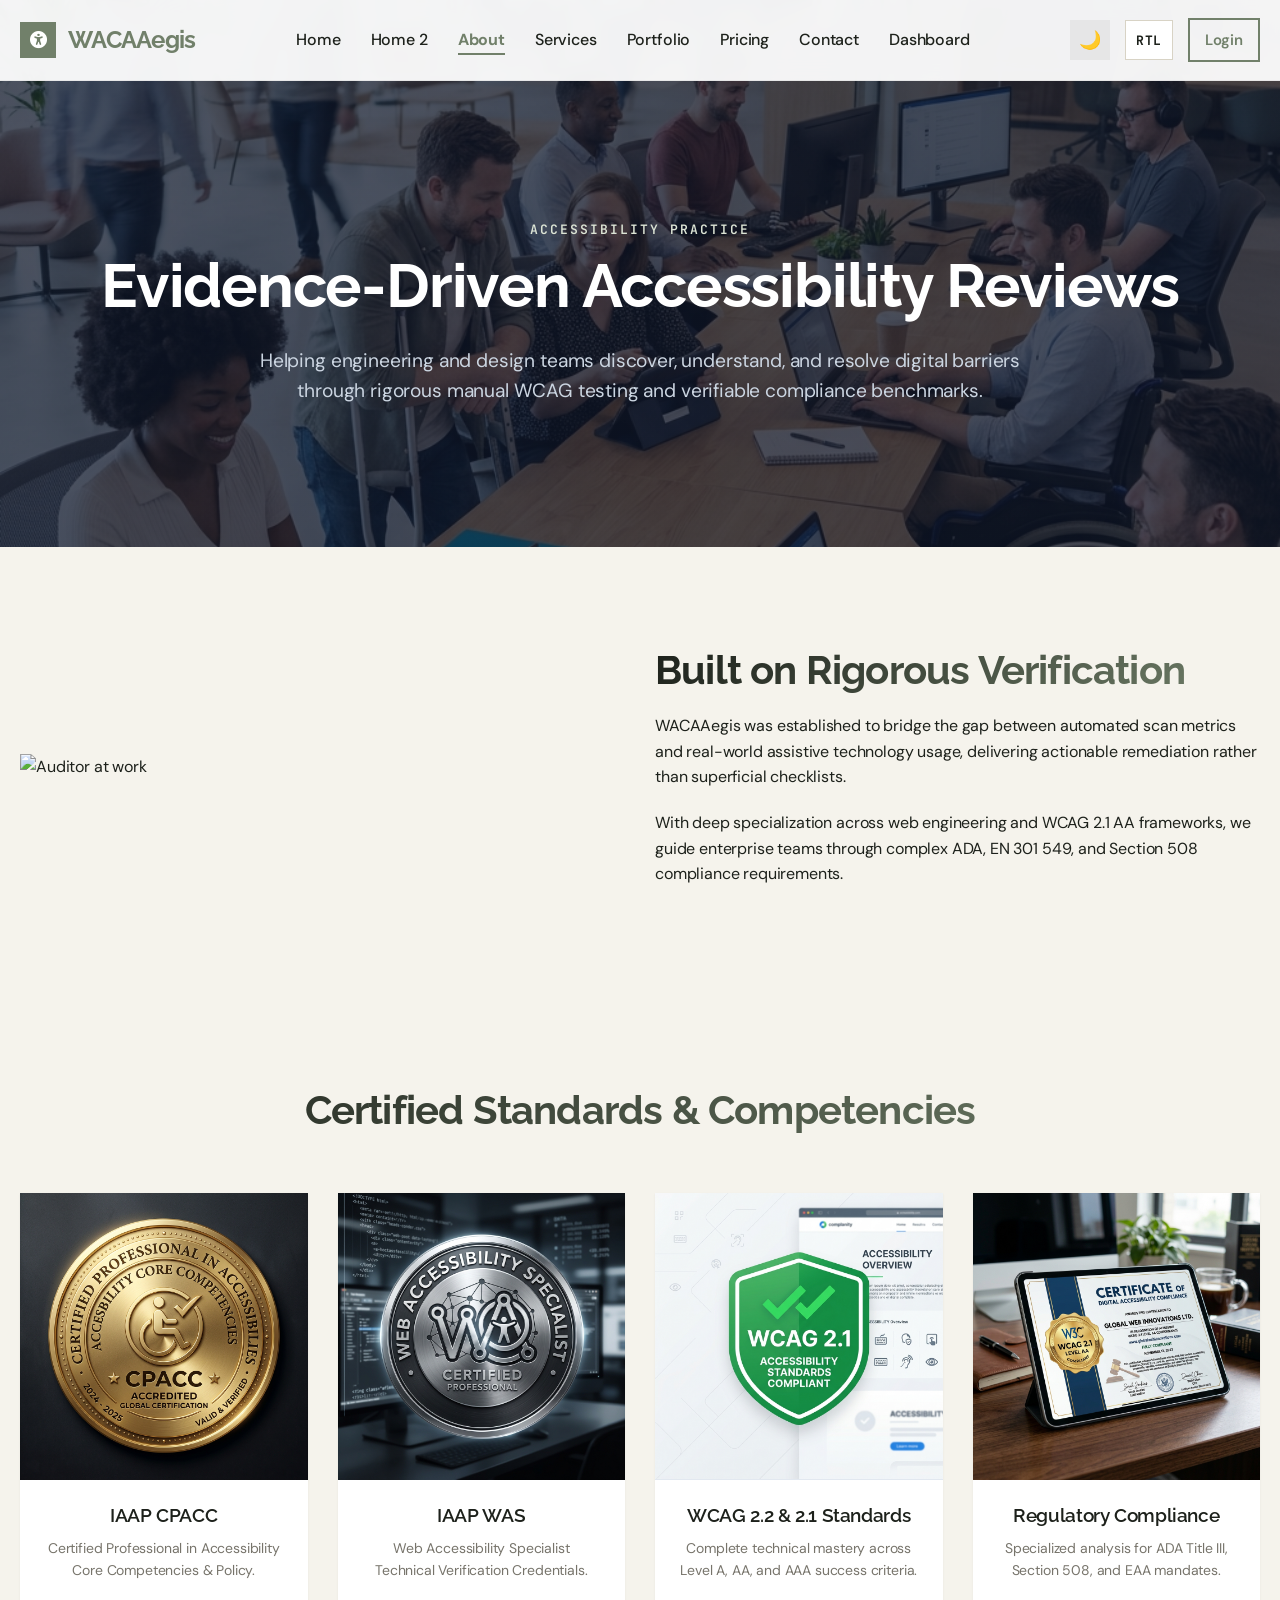
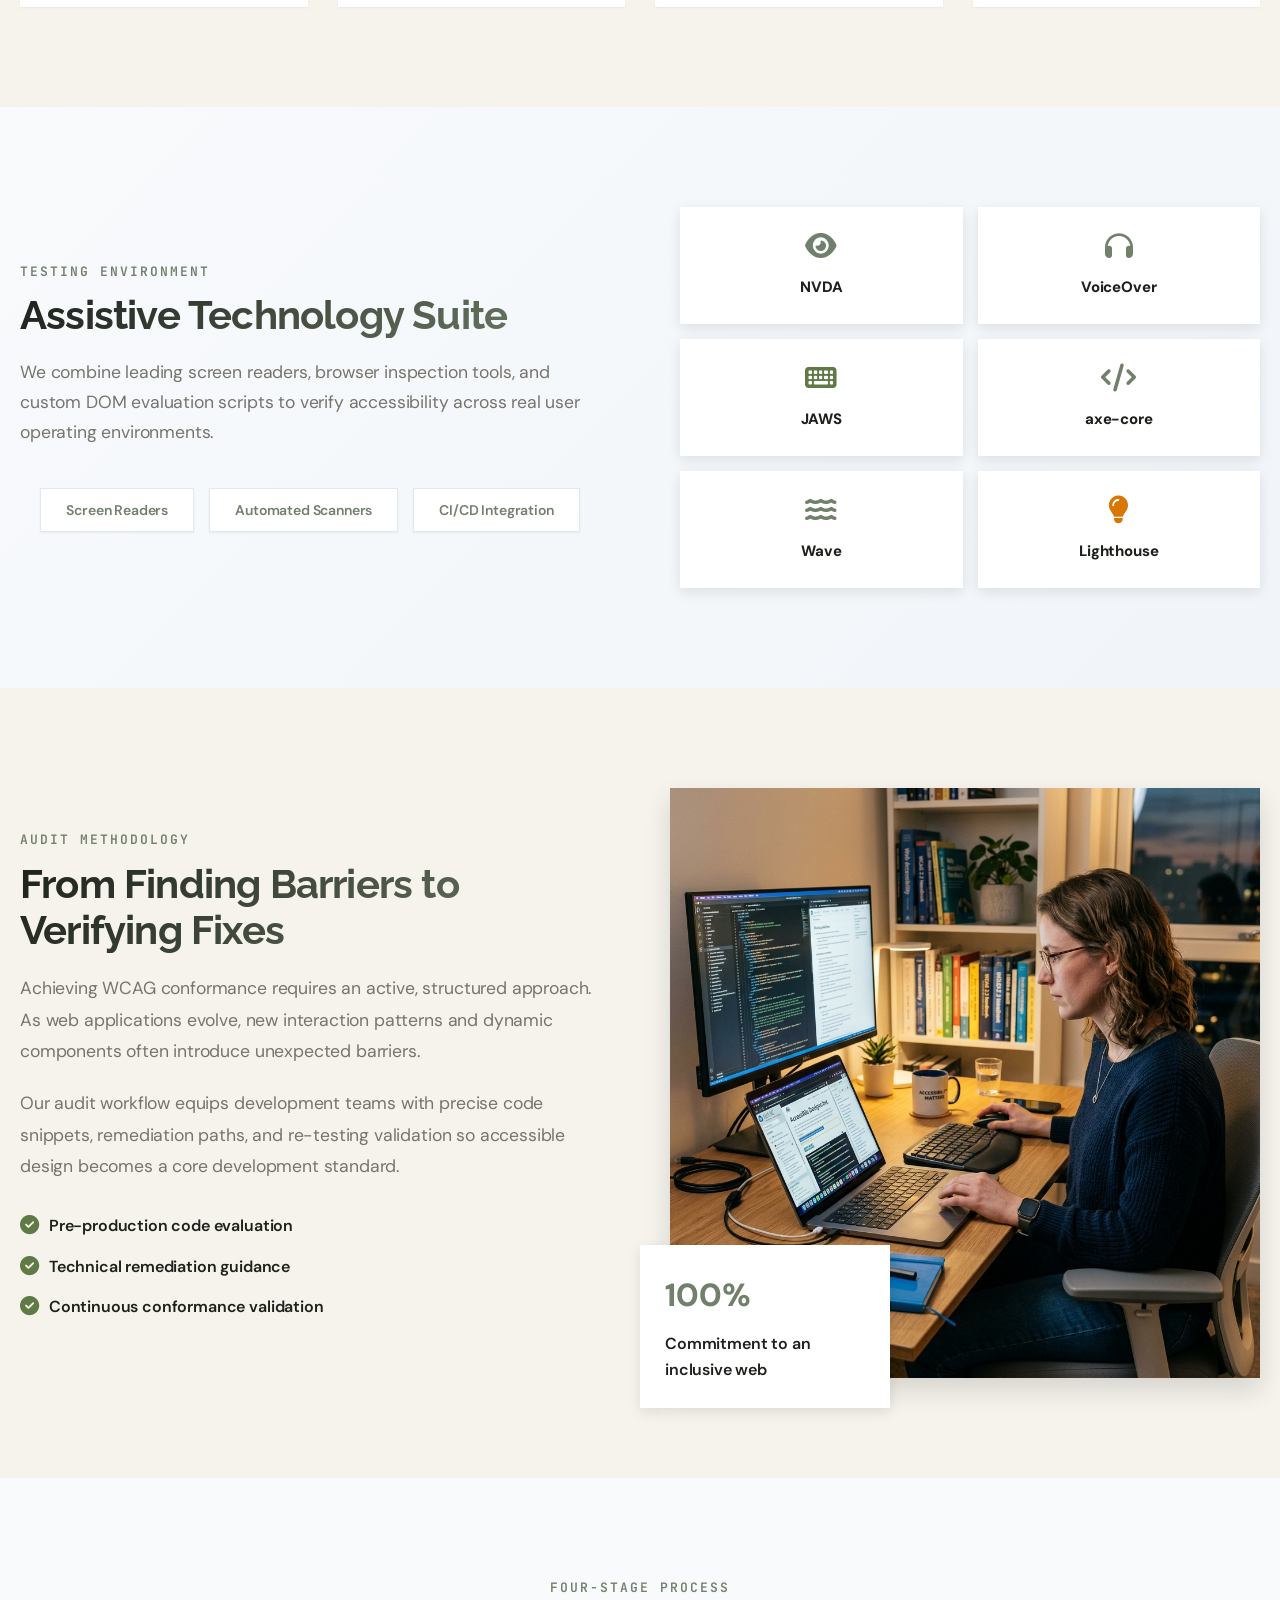
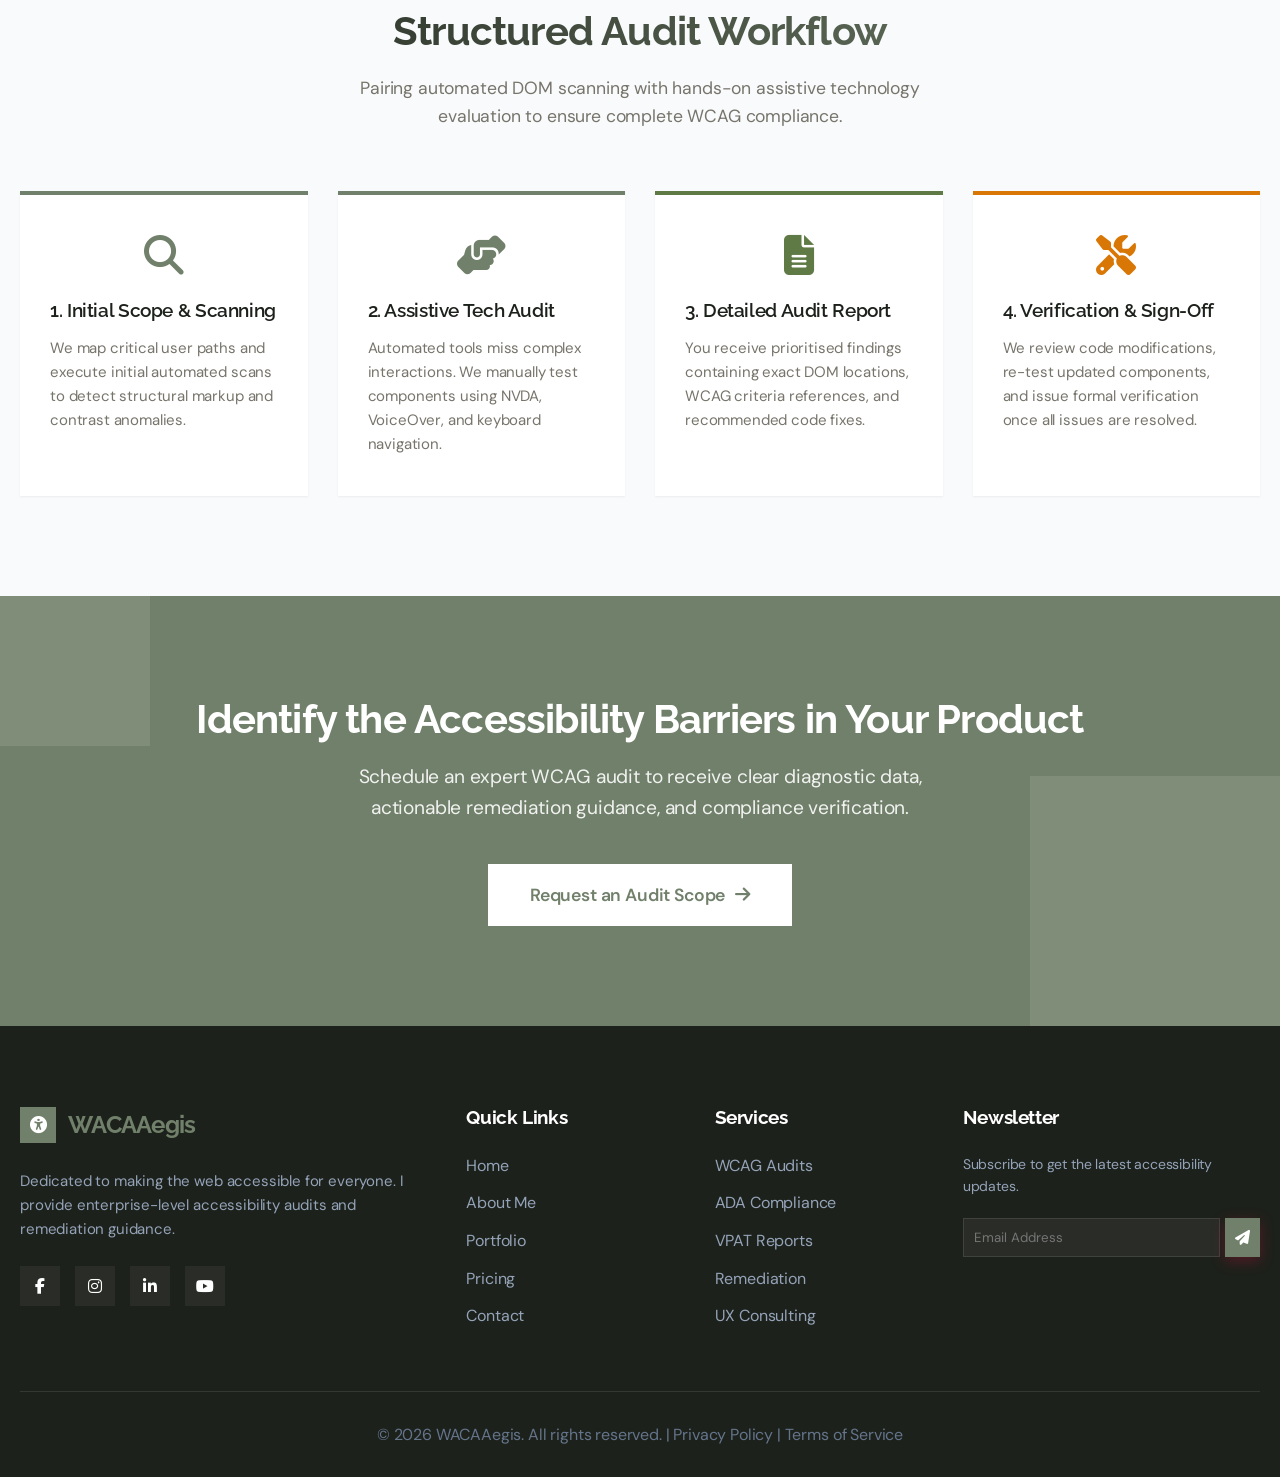
==== about.html @ 54d63558 "firstcommmit" ====
<!DOCTYPE html>
<html lang="en">
<head>
    <meta charset="UTF-8">
    <meta name="viewport" content="width=device-width, initial-scale=1.0">
    <link rel="icon" type="image/svg+xml" href="assets/images/favicon.svg">
    <title>About | Freelance Web Accessibility Auditor</title>
    <link rel="stylesheet" href="assets/css/style.css">
    <link rel="stylesheet" href="assets/css/dark-mode.css">
    <link rel="stylesheet" href="assets/css/rtl.css">
    <link rel="stylesheet" href="https://cdnjs.cloudflare.com/ajax/libs/font-awesome/6.4.0/css/all.min.css">
</head>
<body>
    <header class="header">
        <div class="container">
            <nav class="nav">
                <a href="index.html" class="logo"><i class="fas fa-universal-access"></i><span>WACAAegis</span></a>
                <ul class="nav-links">
                    <li><a href="index.html" class="nav-link">Home</a></li>
                    <li><a href="home-2.html" class="nav-link">Home 2</a></li>
                    <li><a href="about.html" class="nav-link active">About</a></li>
                    <li><a href="services.html" class="nav-link">Services</a></li>
                    <li><a href="portfolio.html" class="nav-link">Portfolio</a></li>

                    <li><a href="pricing.html" class="nav-link">Pricing</a></li>
                    <li><a href="contact.html" class="nav-link">Contact</a></li>
                    <li><a href="dashboard.html" class="nav-link">Dashboard</a></li>
                    <li class="mobile-login">
                        <a href="login.html" class="btn btn-outline" style="padding: 8px 15px; width: 100%; text-align: center;">Login</a>
                    </li>
                    <li class="mobile-toggle-wrapper">
                        <button class="theme-toggle" title="Toggle Theme">🌙</button>
                        <button class="rtl-toggle" title="Toggle RTL/LTR">RTL</button>
                    </li>
                </ul>
                <div class="nav-actions">
                    <button class="theme-toggle" title="Toggle Theme">🌙</button>
                    <button class="rtl-toggle" title="Toggle RTL/LTR">RTL</button>
                    <a href="login.html" class="btn btn-outline" style="padding: 8px 15px;">Login</a>
                    <div class="hamburger"><span></span><span></span><span></span></div>
                </div>
            </nav>
        </div>
    </header>

    <main id="main-content">
        <!-- Section 1: About Hero -->
        <section class="section"
            style="padding: 220px 0 140px; background: linear-gradient(rgba(15, 23, 42, 0.75), rgba(15, 23, 42, 0.75)), url('assets/images/about-hero.png') center/cover no-repeat; color: white; text-align: center;">
            <div class="container" data-reveal>
                <span class="section-subtitle" style="color: #DCE4D5;">ACCESSIBILITY PRACTICE</span>
                <h1 class="section-title hero-title" style="color: white; font-size: 3.8rem; margin-bottom: 25px;">Evidence-Driven Accessibility Reviews</h1>
                <p style="max-width: 800px; margin: 0 auto; color: #cbd5e1; font-size: 1.2rem; line-height: 1.6;">
                    Helping engineering and design teams discover, understand, and resolve digital barriers through rigorous manual WCAG testing and verifiable compliance benchmarks.
                </p>
            </div>
        </section>

        <!-- Section 2: Freelancer Story -->
        <section class="section">
            <div class="container">
                <div class="grid grid-2" style="align-items: center;">
                    <div data-reveal>
                        <img src="https://images.unsplash.com/photo-1573496359142-b8d87734a5a2?ixlib=rb-1.2.1&auto=format&fit=crop&w=800&q=80" alt="Auditor at work" style="border-radius: var(--radius-lg); max-height: 500px; width: 100%; object-fit: cover; object-position: top;">
                    </div>
                    <div data-reveal>
                        <h2 class="section-title">Built on Rigorous Verification</h2>
                        <p style="margin-bottom: 20px;">WACAAegis was established to bridge the gap between automated scan metrics and real-world assistive technology usage, delivering actionable remediation rather than superficial checklists.</p>
                        <p>With deep specialization across web engineering and WCAG 2.1 AA frameworks, we guide enterprise teams through complex ADA, EN 301 549, and Section 508 compliance requirements.</p>
                    </div>
                </div>
            </div>
        </section>


        <!-- Section 4: Certifications & Skills -->
        <section class="section">
            <div class="container">
                <div class="text-center" style="margin-bottom: 60px;">
                    <h2 class="section-title">Certified Standards & Competencies</h2>
                </div>
                <div class="grid grid-4">
                    <div class="glass-card" style="padding: 0; border-radius: 20px; transition: 0.5s; overflow: hidden; background: white; box-shadow: var(--shadow-sm); display: flex; flex-direction: column; justify-content: space-between;" data-reveal>
                        <img src="assets/images/cert-1.png" alt="IAAP CPACC" style="width: 100%; aspect-ratio: 1 / 1; object-fit: cover;">
                        <div style="padding: 25px; text-align: center; flex-grow: 1; display: flex; flex-direction: column; justify-content: center;">
                            <h3>IAAP CPACC</h3>
                            <p style="color: var(--text-muted); font-size: 14px; margin-top: 10px;">Certified Professional in Accessibility Core Competencies & Policy.</p>
                        </div>
                    </div>
                    <div class="glass-card" style="padding: 0; border-radius: 20px; transition: 0.5s; overflow: hidden; background: white; box-shadow: var(--shadow-sm); display: flex; flex-direction: column; justify-content: space-between;" data-reveal>
                        <img src="assets/images/cert-2.png" alt="IAAP WAS" style="width: 100%; aspect-ratio: 1 / 1; object-fit: cover;">
                        <div style="padding: 25px; text-align: center; flex-grow: 1; display: flex; flex-direction: column; justify-content: center;">
                            <h3>IAAP WAS</h3>
                            <p style="color: var(--text-muted); font-size: 14px; margin-top: 10px;">Web Accessibility Specialist Technical Verification Credentials.</p>
                        </div>
                    </div>
                    <div class="glass-card" style="padding: 0; border-radius: 20px; transition: 0.5s; overflow: hidden; background: white; box-shadow: var(--shadow-sm); display: flex; flex-direction: column; justify-content: space-between;" data-reveal>
                        <img src="assets/images/cert-3.png" alt="WCAG 2.1 Expert" style="width: 100%; aspect-ratio: 1 / 1; object-fit: cover; border-bottom: 1px solid #e2e8f0;">
                        <div style="padding: 25px; text-align: center; flex-grow: 1; display: flex; flex-direction: column; justify-content: center;">
                            <h3>WCAG 2.2 & 2.1 Standards</h3>
                            <p style="color: var(--text-muted); font-size: 14px; margin-top: 10px;">Complete technical mastery across Level A, AA, and AAA success criteria.</p>
                        </div>
                    </div>
                    <div class="glass-card" style="padding: 0; border-radius: 20px; transition: 0.5s; overflow: hidden; background: white; box-shadow: var(--shadow-sm); display: flex; flex-direction: column; justify-content: space-between;" data-reveal>
                        <img src="assets/images/legal_compliance.png" alt="Legal Compliance" style="width: 100%; aspect-ratio: 1 / 1; object-fit: cover;">
                        <div style="padding: 25px; text-align: center; flex-grow: 1; display: flex; flex-direction: column; justify-content: center;">
                            <h3>Regulatory Compliance</h3>
                            <p style="color: var(--text-muted); font-size: 14px; margin-top: 10px;">Specialized analysis for ADA Title III, Section 508, and EAA mandates.</p>
                        </div>
                    </div>
                </div>
            </div>
        </section>

        <!-- Section 5: Technical Ecosystem Showcase -->
        <section class="section" style="background: linear-gradient(135deg, #f8fafc 0%, #f1f5f9 100%);">
            <div class="container">
                <div class="grid grid-2" style="align-items: center; gap: 80px;">
                    <div data-reveal>
                        <span class="section-subtitle">TESTING ENVIRONMENT</span>
                        <h2 class="section-title">Assistive Technology Suite</h2>
                        <p style="color: var(--text-muted); margin-bottom: 40px; font-size: 1.1rem; line-height: 1.7;">
                            We combine leading screen readers, browser inspection tools, and custom DOM evaluation scripts to verify accessibility across real user operating environments.
                        </p>
                        <div class="tech-tags" style="display: flex; flex-wrap: wrap; gap: 15px;">
                            <span
                                style="background: white; padding: 10px 25px; border-radius: 50px; font-weight: 600; font-size: 14px; box-shadow: var(--shadow-sm); border: 1px solid #e2e8f0; color: var(--primary);">Screen
                                Readers</span>
                            <span
                                style="background: white; padding: 10px 25px; border-radius: 50px; font-weight: 600; font-size: 14px; box-shadow: var(--shadow-sm); border: 1px solid #e2e8f0; color: var(--primary);">Automated
                                Scanners</span>
                            <span
                                style="background: white; padding: 10px 25px; border-radius: 50px; font-weight: 600; font-size: 14px; box-shadow: var(--shadow-sm); border: 1px solid #e2e8f0; color: var(--primary);">CI/CD
                                Integration</span>
                        </div>
                    </div>
                    <div data-reveal>
                        <div class="tool-grid" style="display: grid; grid-template-columns: repeat(3, 1fr); gap: 20px;">
                            <div
                                style="background: white; padding: 35px 20px; border-radius: 20px; text-align: center; box-shadow: var(--shadow-md); transform: translateY(-20px);">
                                <i class="fas fa-eye" style="color: var(--primary); font-size: 28px; margin-bottom: 15px;"></i>
                                <div style="font-weight: 800; font-size: 15px;">NVDA</div>
                            </div>
                            <div
                                style="background: white; padding: 35px 20px; border-radius: 20px; text-align: center; box-shadow: var(--shadow-md);">
                                <i class="fas fa-headphones"
                                    style="color: var(--accent); font-size: 28px; margin-bottom: 15px;"></i>
                                <div style="font-weight: 800; font-size: 15px;">VoiceOver</div>
                            </div>
                            <div
                                style="background: white; padding: 35px 20px; border-radius: 20px; text-align: center; box-shadow: var(--shadow-md); transform: translateY(20px);">
                                <i class="fas fa-keyboard"
                                    style="color: var(--success); font-size: 28px; margin-bottom: 15px;"></i>
                                <div style="font-weight: 800; font-size: 15px;">JAWS</div>
                            </div>
                            <div
                                style="background: white; padding: 35px 20px; border-radius: 20px; text-align: center; box-shadow: var(--shadow-md); transform: translateY(-20px);">
                                <i class="fas fa-code" style="color: var(--primary); font-size: 28px; margin-bottom: 15px;"></i>
                                <div style="font-weight: 800; font-size: 15px;">axe-core</div>
                            </div>
                            <div
                                style="background: white; padding: 35px 20px; border-radius: 20px; text-align: center; box-shadow: var(--shadow-md);">
                                <i class="fas fa-water" style="color: var(--accent); font-size: 28px; margin-bottom: 15px;"></i>
                                <div style="font-weight: 800; font-size: 15px;">Wave</div>
                            </div>
                            <div
                                style="background: white; padding: 35px 20px; border-radius: 20px; text-align: center; box-shadow: var(--shadow-md); transform: translateY(20px);">
                                <i class="fas fa-lightbulb"
                                    style="color: var(--warning); font-size: 28px; margin-bottom: 15px;"></i>
                                <div style="font-weight: 800; font-size: 15px;">Lighthouse</div>
                            </div>
                        </div>
                    </div>
                </div>
            </div>
        </section>

        <!-- Section: Philosophy -->
        <style>
            .philosophy-float {
                position: absolute; 
                bottom: -30px; 
                left: -30px; 
                background: white; 
                padding: 25px; 
                border-radius: 15px; 
                box-shadow: var(--shadow-md); 
                max-width: 250px;
                z-index: 10;
            }
            .philosophy-float-title { font-size: 2rem; color: var(--primary); font-weight: 800; margin-bottom: 10px; }
            .philosophy-float-text { font-weight: 600; color: var(--text); }
            @media (max-width: 768px) {
                .philosophy-float {
                    left: 50%;
                    transform: translateX(-50%);
                    width: 75%;
                    max-width: 220px;
                    padding: 15px;
                    bottom: -30px;
                    text-align: center;
                }
                .philosophy-float-title { font-size: 1.5rem; margin-bottom: 5px; }
                .philosophy-float-text { font-size: 0.9rem; }
                .philosophy-img-wrapper {
                    margin-bottom: 50px;
                }
                .philosophy-grid {
                    grid-template-columns: 1fr !important;
                    gap: 40px !important;
                }
            }
        </style>
        <section class="section">
            <div class="container">
                <div class="grid grid-2 philosophy-grid" style="align-items: center; gap: 60px;">
                    <div data-reveal="left">
                        <span class="section-subtitle">AUDIT METHODOLOGY</span>
                        <h2 class="section-title">From Finding Barriers to Verifying Fixes</h2>
                        <p style="color: var(--text-muted); font-size: 1.1rem; line-height: 1.8; margin-bottom: 20px;">
                            Achieving WCAG conformance requires an active, structured approach. As web applications evolve, new interaction patterns and dynamic components often introduce unexpected barriers.
                        </p>
                        <p style="color: var(--text-muted); font-size: 1.1rem; line-height: 1.8; margin-bottom: 30px;">
                            Our audit workflow equips development teams with precise code snippets, remediation paths, and re-testing validation so accessible design becomes a core development standard.
                        </p>
                        <ul style="list-style: none; padding: 0;">
                            <li style="margin-bottom: 15px; display: flex; align-items: center; gap: 10px;">
                                <i class="fas fa-check-circle" style="color: var(--success); font-size: 1.2rem;"></i>
                                <span style="font-weight: 600;">Pre-production code evaluation</span>
                            </li>
                            <li style="margin-bottom: 15px; display: flex; align-items: center; gap: 10px;">
                                <i class="fas fa-check-circle" style="color: var(--success); font-size: 1.2rem;"></i>
                                <span style="font-weight: 600;">Technical remediation guidance</span>
                            </li>
                            <li style="margin-bottom: 15px; display: flex; align-items: center; gap: 10px;">
                                <i class="fas fa-check-circle" style="color: var(--success); font-size: 1.2rem;"></i>
                                <span style="font-weight: 600;">Continuous conformance validation</span>
                            </li>
                        </ul>
                    </div>
                    <div data-reveal="right" style="position: relative;" class="philosophy-img-wrapper">
                        <img src="assets/images/accessibility_auditor.png" alt="Person working on accessibility audit" style="border-radius: 20px; width: 100%; box-shadow: var(--shadow-lg);">
                        <div class="philosophy-float">
                            <div class="philosophy-float-title">100%</div>
                            <div class="philosophy-float-text">Commitment to an inclusive web</div>
                        </div>
                    </div>
                </div>
            </div>
        </section>
        <!-- Section: My Approach -->
        <section class="section" style="background-color: #f8fafc;">
            <div class="container">
                <div class="text-center" style="margin-bottom: 60px;">
                    <span class="section-subtitle">FOUR-STAGE PROCESS</span>
                    <h2 class="section-title">Structured Audit Workflow</h2>
                    <p style="color: var(--text-muted); max-width: 600px; margin: 0 auto; font-size: 1.1rem; line-height: 1.6;">Pairing automated DOM scanning with hands-on assistive technology evaluation to ensure complete WCAG compliance.</p>
                </div>
                <div class="grid grid-4">
                    <div class="glass-card" data-reveal style="padding: 40px 30px; border-radius: 20px; background: white; box-shadow: var(--shadow-sm); border-top: 4px solid var(--primary); transition: 0.3s;">
                        <i class="fas fa-search" style="font-size: 2.5rem; color: var(--primary); margin-bottom: 25px; display: block; text-align: center;"></i>
                        <h3 style="margin-bottom: 15px;">1. Initial Scope & Scanning</h3>
                        <p style="color: var(--text-muted); font-size: 15px; line-height: 1.6;">We map critical user paths and execute initial automated scans to detect structural markup and contrast anomalies.</p>
                    </div>
                    <div class="glass-card" data-reveal style="padding: 40px 30px; border-radius: 20px; background: white; box-shadow: var(--shadow-sm); border-top: 4px solid var(--accent); transition: 0.3s; transition-delay: 0.1s;">
                        <i class="fas fa-hands-helping" style="font-size: 2.5rem; color: var(--accent); margin-bottom: 25px; display: block; text-align: center;"></i>
                        <h3 style="margin-bottom: 15px;">2. Assistive Tech Audit</h3>
                        <p style="color: var(--text-muted); font-size: 15px; line-height: 1.6;">Automated tools miss complex interactions. We manually test components using NVDA, VoiceOver, and keyboard navigation.</p>
                    </div>
                    <div class="glass-card" data-reveal style="padding: 40px 30px; border-radius: 20px; background: white; box-shadow: var(--shadow-sm); border-top: 4px solid var(--success); transition: 0.3s; transition-delay: 0.2s;">
                        <i class="fas fa-file-alt" style="font-size: 2.5rem; color: var(--success); margin-bottom: 25px; display: block; text-align: center;"></i>
                        <h3 style="margin-bottom: 15px;">3. Detailed Audit Report</h3>
                        <p style="color: var(--text-muted); font-size: 15px; line-height: 1.6;">You receive prioritised findings containing exact DOM locations, WCAG criteria references, and recommended code fixes.</p>
                    </div>
                    <div class="glass-card" data-reveal style="padding: 40px 30px; border-radius: 20px; background: white; box-shadow: var(--shadow-sm); border-top: 4px solid var(--warning); transition: 0.3s; transition-delay: 0.3s;">
                        <i class="fas fa-tools" style="font-size: 2.5rem; color: var(--warning); margin-bottom: 25px; display: block; text-align: center;"></i>
                        <h3 style="margin-bottom: 15px;">4. Verification & Sign-Off</h3>
                        <p style="color: var(--text-muted); font-size: 15px; line-height: 1.6;">We review code modifications, re-test updated components, and issue formal verification once all issues are resolved.</p>
                    </div>
                </div>
            </div>
        </section>


        <!-- Section: Call to Action -->
        <section class="section" style="background: linear-gradient(135deg, var(--primary), var(--accent)); color: white; text-align: center; position: relative; overflow: hidden;">
            <div class="container" data-reveal style="position: relative; z-index: 2;">
                <h2 style="color: white; font-size: 2.5rem; margin-bottom: 20px;">Identify the Accessibility Barriers in Your Product</h2>
                <p style="font-size: 1.2rem; max-width: 600px; margin: 0 auto 40px; opacity: 0.9; line-height: 1.6;">Schedule an expert WCAG audit to receive clear diagnostic data, actionable remediation guidance, and compliance verification.</p>
                <a href="contact.html" class="btn btn-white-always" style="padding: 15px 40px; font-size: 1.1rem; border-radius: 50px; display: inline-flex; align-items: center; gap: 10px;">Request an Audit Scope <i class="fas fa-arrow-right"></i></a>
            </div>
            <!-- Background circles -->
            <div style="position: absolute; top: -50px; left: -50px; width: 200px; height: 200px; background: rgba(255,255,255,0.1); border-radius: 50%;"></div>
            <div style="position: absolute; bottom: -50px; right: -50px; width: 300px; height: 300px; background: rgba(255,255,255,0.1); border-radius: 50%;"></div>
        </section>
    </main>

    <footer class="footer">
        <div class="container">
            <div class="footer-grid">
                <div class="footer-about">
                    <a href="index.html" class="logo" style="margin-bottom: 25px;">
                        <i class="fas fa-universal-access"></i>
                        <span>WACAAegis</span>
                    </a>
                    <p>Dedicated to making the web accessible for everyone. I provide enterprise-level accessibility
                        audits and remediation guidance.</p>
                    <div class="social-links">
                        <a href="#" class="social-link"><i class="fab fa-facebook-f"></i></a>
                        <a href="#" class="social-link"><i class="fab fa-instagram"></i></a>
                        <a href="#" class="social-link"><i class="fab fa-linkedin-in"></i></a>
                        <a href="#" class="social-link"><i class="fab fa-youtube"></i></a>
                    </div>
                </div>
                <div>
                    <h4 class="footer-title">Quick Links</h4>
                    <ul class="footer-links">
                        <li><a href="index.html">Home</a></li>

                        <li><a href="about.html">About Me</a></li>
                        <li><a href="portfolio.html">Portfolio</a></li>

                        <li><a href="pricing.html">Pricing</a></li>
                        <li><a href="contact.html">Contact</a></li>

                    </ul>
                </div>
                <div>
                    <h4 class="footer-title">Services</h4>
                    <ul class="footer-links">
                        <li><a href="services-details.html">WCAG Audits</a></li>
                        <li><a href="services-details.html">ADA Compliance</a></li>
                        <li><a href="services-details.html">VPAT Reports</a></li>
                        <li><a href="services-details.html">Remediation</a></li>
                        <li><a href="services-details.html">UX Consulting</a></li>
                    </ul>
                </div>
                <div>
                    <h4 class="footer-title">Newsletter</h4>
                    <p style="color: #94a3b8; font-size: 14px; margin-bottom: 20px;">Subscribe to get the latest
                        accessibility updates.</p>
                    <form style="display: flex; gap: 5px;">
                        <input type="email" placeholder="Email Address"
                            style="padding: 10px; border-radius: var(--radius-sm); flex-grow: 1; background: rgba(255,255,255,0.05); color: white; border: 1px solid rgba(255,255,255,0.1);"
                            required id="footer-email">
                        <button type="submit" class="btn btn-primary" style="padding: 10px;"><i
                                class="fas fa-paper-plane"></i></button>
                    </form>
                </div>
            </div>
            <div class="footer-bottom">
                <p>&copy; 2026 WACAAegis. All rights reserved. | <a href="coming-soon.html">Privacy Policy</a> | <a
                        href="coming-soon.html">Terms of Service</a></p>
            </div>
        </div>
    </footer>
    <script src="assets/js/main.js"></script>
    <script src="assets/js/accessibility.js"></script>

    <button id="back-to-top" class="back-to-top" title="Back to Top" aria-label="Back to Top"><i class="fas fa-arrow-up"></i></button>
</body>
</html>
---- assets/css/style.css ----
@import url('https://fonts.googleapis.com/css2?family=DM+Sans:ital,opsz,wght@0,9..40,100..1000;1,9..40,100..1000&family=JetBrains+Mono:ital,wght@0,100..800;1,100..800&family=Raleway:ital,wght@0,100..900;1,100..900&display=swap');

:root {
  /* Organic Sage Green & Warm Linen Editorial Palette */
  --primary: #71806A;
  --primary-hover: #56614F;
  --primary-light: #DCE4D5;
  --secondary: #56614F;
  --accent: #71806A;
  --success: #5F7A45;
  --warning: #D97706;
  --danger: #B42318;

  --white: #FFFFFF;
  --black: #1D211B;

  --bg-body: #F5F3EC;
  --bg-card: #FFFFFF;
  --bg-header: rgba(255, 255, 255, 0.94);
  --bg-footer: #1D211B;

  --text-main: #1D211B;
  --text-heading: #1D211B;
  --text-muted: #77746B;
  --text-white: #FFFFFF;

  --font-heading: 'Raleway', sans-serif;
  --font-body: 'DM Sans', sans-serif;
  --font-mono: 'JetBrains Mono', monospace;

  --container-max: 1280px;
  --section-padding: 100px 0;
  --section-padding-mobile: 60px 0;

  --border-color: #D8D3C5;
  --radius-sm: 0px;
  --radius-md: 0px;
  --radius-lg: 0px;

  --shadow-sm: 0 1px 2px rgba(23,23,20,.06);
  --shadow-md: 0 4px 12px rgba(23,23,20,.10);
  --shadow-lg: 0 12px 24px rgba(23,23,20,.14);
  --shadow-premium: 8px 8px 0 #1D211B;
  --transition: all .25s cubic-bezier(.16,1,.3,1);
}

/* Base Resets */
*,
*::before,
*::after {
    box-sizing: border-box;
    margin: 0;
    padding: 0;
}

html {
    scroll-behavior: smooth;
    overflow-x: hidden;
}

body {
    font-family: var(--font-body);
    font-size: 16px;
    line-height: 1.6;
    background-color: var(--bg-body);
    color: var(--text-main);
    overflow-x: hidden;
    transition: var(--transition);
    letter-spacing: -0.01em;
}

h1,
h2,
h3,
h4,
h5,
h6 {
    font-family: var(--font-heading);
    color: var(--text-heading);
    font-weight: 700;
    line-height: 1.15;
    letter-spacing: -0.02em;
}

h1 {
    font-weight: 700;
}

h2 {
    font-weight: 700;
}

h3 {
    font-weight: 600;
}

a {
    text-decoration: none;
    color: inherit;
    transition: var(--transition);
}

ul {
    list-style: none;
}

img {
    max-width: 100%;
    display: block;
    height: auto;
}

button,
input,
textarea,
select {
    font-family: inherit;
    border: none;
    outline: none;
}

/* Accessibility Focus States */
:focus-visible {
    outline: 3px solid var(--primary);
    outline-offset: 4px;
}

.skip-link {
    position: absolute;
    top: -100px;
    left: 0;
    background: var(--primary);
    color: white;
    padding: 10px 20px;
    z-index: 9999;
    transition: top 0.3s;
}

.skip-link:focus {
    top: 0;
}

/* Layout Components */
.container {
    max-width: var(--container-max);
    margin: 0 auto;
    padding: 0 20px;
}

.section {
    padding: var(--section-padding);
}

@media (max-width: 768px) {
    .section {
        padding: var(--section-padding-mobile);
    }
}

.grid {
    display: grid;
    gap: 30px;
}

.grid-2 {
    grid-template-columns: repeat(2, 1fr);
}

.grid-3 {
    grid-template-columns: repeat(3, 1fr);
}

.grid-4 {
    grid-template-columns: repeat(4, 1fr);
}

.grid-6 {
    grid-template-columns: repeat(6, 1fr);
}

.cta-grid {
    grid-template-columns: 1.2fr 1fr;
}

@media (max-width: 1024px) {

    .grid-3,
    .grid-4,
    .grid-6 {
        grid-template-columns: repeat(2, 1fr);
    }

    .cta-grid {
        grid-template-columns: 1fr;
    }
}

@media (max-width: 640px) {

    .grid-2,
    .grid-3,
    .grid-4,
    .grid-6 {
        grid-template-columns: 1fr;
    }

    .cta-grid {
        padding: 40px 20px !important;
        text-align: center;
    }

    .cta-grid h2 {
        font-size: 1.8rem !important;
    }

    .cta-grid form {
        flex-direction: column;
    }

    .cta-grid form input {
        width: 100% !important;
    }

    .cta-grid form .btn {
        width: 100%;
    }
}

/* Typography Helpers */
.text-center {
    text-align: center;
}

.section-title {
    font-size: 2.5rem;
    margin-bottom: 20px;
    background: linear-gradient(135deg, var(--text-heading), var(--primary));
    -webkit-background-clip: text;
    background-clip: text;
    -webkit-text-fill-color: transparent;
}

.hero-title {
    background: none !important;
    -webkit-text-fill-color: white !important;
    color: white !important;
}

/* Home 2 / Premium Theme Override */
.premium-theme .hero-title {
    background: linear-gradient(135deg, var(--text-heading), var(--primary)) !important;
    -webkit-background-clip: text !important;
    background-clip: text !important;
    -webkit-text-fill-color: transparent !important;
}

.section-subtitle {
    color: var(--primary);
    font-weight: 500;
    text-transform: uppercase;
    letter-spacing: 2px;
    display: block;
    margin-bottom: 10px;
}

/* Button Component */
.btn {
    display: inline-flex;
    align-items: center;
    justify-content: center;
    padding: 12px 28px;
    border-radius: var(--radius-sm);
    font-weight: 600;
    cursor: pointer;
    transition: var(--transition);
    gap: 10px;
    font-size: 15px;
}

.btn-primary {
    background-color: var(--primary);
    color: var(--white);
    box-shadow: 0 4px 14px 0 rgba(190, 18, 60, 0.35);
}

.btn-primary:hover {
    background-color: var(--primary-hover);
    transform: translateY(-2px);
    box-shadow: 0 6px 20px rgba(190, 18, 60, 0.45);
}

.btn-outline {
    border: 2px solid var(--primary);
    color: var(--primary);
    background: transparent;
}

.btn-outline:hover {
    background-color: var(--primary);
    color: var(--white);
}

.btn-white-always {
    background: #ffffff !important;
    color: var(--primary) !important;
    border: 2px solid #ffffff !important;
    transition: var(--transition) !important;
}

.btn-white-always:hover {
    background: transparent !important;
    color: #ffffff !important;
    border-color: #ffffff !important;
    transform: translateY(-2px) !important;
    box-shadow: 0 6px 20px rgba(255, 255, 255, 0.3) !important;
}

/* Card Component */
.card {
    background: var(--bg-card);
    padding: 0;
    border-radius: var(--radius-md);
    box-shadow: var(--shadow-premium);
    transition: var(--transition);
    height: 100%;
    display: flex;
    flex-direction: column;
    border: 1px solid rgba(0, 0, 0, 0.05);
    overflow: hidden;
}

.card-content {
    padding: 30px;
    flex-grow: 1;
    display: flex;
    flex-direction: column;
}

.card-img,
.card-img-top {
    width: 100%;
    height: 220px;
    object-fit: cover;
    border: none;
}

.card:hover {
    transform: translateY(-10px);
    box-shadow: 0 30px 60px rgba(0, 0, 0, 0.1);
}

.card-title {
    font-size: 1.25rem;
    margin-bottom: 15px;
}

.card-text {
    color: var(--text-muted);
    margin-bottom: 25px;
    font-size: 15px;
    flex-grow: 1;
}

.card-footer {
    margin-top: auto;
}

/* Navbar */
.header {
    position: fixed;
    top: 0;
    left: 0;
    width: 100%;
    z-index: 1000;
    background: var(--bg-header);
    backdrop-filter: blur(10px);
    border-bottom: 1px solid rgba(0, 0, 0, 0.05);
    transition: var(--transition);
}

.header.scrolled {
    background: var(--white);
    padding: 10px 0;
    box-shadow: var(--shadow-md);
}

.nav {
    display: flex;
    justify-content: space-between;
    align-items: center;
    height: 80px;
}

.logo {
    font-family: var(--font-heading);
    font-size: 24px;
    font-weight: 700;
    color: var(--text-heading);
    letter-spacing: -0.03em;
    display: flex;
    align-items: center;
    gap: 12px;
}

.logo span {
    color: var(--primary);
}

.logo i {
    background: var(--primary);
    color: white;
    width: 36px;
    height: 36px;
    display: flex;
    align-items: center;
    justify-content: center;
    border-radius: var(--radius-md);
    font-size: 17px;
}

.nav-links {
    display: flex;
    gap: 30px;
    align-items: center;
}

.nav-link {
    font-weight: 500;
    color: var(--text-heading);
}

.nav-link:hover,
.nav-link.active {
    color: var(--primary);
}

.nav-link.active {
    font-weight: 700;
    position: relative;
}

.nav-link.active::after {
    content: '';
    position: absolute;
    bottom: -5px;
    left: 0;
    width: 100%;
    height: 2px;
    background-color: var(--primary);
    border-radius: 2px;
}

.nav-actions {
    display: flex;
    gap: 15px;
    align-items: center;
}

/* Hamburger */
.hamburger {
    display: none;
    cursor: pointer;
    flex-direction: column;
    gap: 5px;
}

.hamburger span {
    width: 25px;
    height: 3px;
    background: var(--text-heading);
    border-radius: 3px;
    transition: var(--transition);
}

@media (max-width: 1024px) {
    .nav-links {
        position: fixed;
        top: 0;
        right: -100%;
        width: 300px;
        height: 100vh;
        background: rgba(255, 255, 255, 0.98);
        backdrop-filter: blur(20px);
        flex-direction: column;
        align-items: center;
        justify-content: flex-start;
        padding: 100px 40px 80px;
        text-align: center;
        transition: var(--transition);
        box-shadow: -15px 0 40px rgba(0, 0, 0, 0.15);
        z-index: 999;
        display: flex;
        overflow-y: auto;
        -webkit-overflow-scrolling: touch;
    }

    .nav-links.active {
        right: 0;
    }

    .nav-links li {
        width: 100%;
        margin-bottom: 5px;
        transform: translateX(30px);
        opacity: 0;
        transition: all 0.4s cubic-bezier(0.4, 0, 0.2, 1);
    }

    .nav-links.active li {
        transform: translateX(0);
        opacity: 1;
    }

    /* Staggered animation for links */
    .nav-links.active li:nth-child(1) {
        transition-delay: 0.1s;
    }

    .nav-links.active li:nth-child(2) {
        transition-delay: 0.15s;
    }

    .nav-links.active li:nth-child(3) {
        transition-delay: 0.2s;
    }

    .nav-links.active li:nth-child(4) {
        transition-delay: 0.25s;
    }

    .nav-links.active li:nth-child(5) {
        transition-delay: 0.3s;
    }

    .nav-links.active li:nth-child(6) {
        transition-delay: 0.35s;
    }

    .nav-links.active li:nth-child(7) {
        transition-delay: 0.4s;
    }

    .nav-links.active li:nth-child(8) {
        transition-delay: 0.45s;
    }

    .nav-links.active li:nth-child(9) {
        transition-delay: 0.5s;
    }

    .nav-links.active li:nth-child(10) {
        transition-delay: 0.55s;
    }

    .nav-links.active li:nth-child(11) {
        transition-delay: 0.6s;
    }

    .nav-link {
        font-size: 1.15rem;
        font-weight: 600;
        width: 100%;
        padding: 12px 0;
        display: block;
        text-align: center;
        color: var(--text-heading);
        border-bottom: 1px solid rgba(0, 0, 0, 0.03);
    }

    .hamburger {
        display: flex;
        z-index: 1001;
    }

    .hamburger.active span:nth-child(1) {
        transform: translateY(8px) rotate(45deg);
    }

    .hamburger.active span:nth-child(2) {
        opacity: 0;
    }

    .hamburger.active span:nth-child(3) {
        transform: translateY(-8px) rotate(-45deg);
    }

    /* Hide toggles and login in main header on mobile */
    .nav-actions .theme-toggle,
    .nav-actions .rtl-toggle,
    .nav-actions .btn-outline {
        display: none;
    }
}

/* Toggle Buttons Visibility */
.nav-links .mobile-toggle-wrapper {
    display: none;
    gap: 15px;
    margin-top: 20px;
    padding-top: 20px;
    border-top: 1px solid rgba(0, 0, 0, 0.1);
    width: 100%;
    justify-content: center;
}

.nav-links li.mobile-login {
    display: none;
    margin-top: 10px;
    width: 100%;
}

@media (max-width: 640px) {

    .grid-2,
    .grid-3,
    .grid-4,
    .grid-6 {
        grid-template-columns: 1fr;
        gap: 40px !important;
    }

    .hero-title {
        font-size: 2.0rem !important;
        text-align: center !important;
        word-wrap: break-word !important;
    }
}

@media (max-width: 380px) {
    .hero-title {
        font-size: 1.75rem !important;
        text-align: center !important;
        width: 100% !important;
        display: block !important;
    }
}

@media (max-width: 320px) {
    .hero-title {
        font-size: 1.5rem !important;
        line-height: 1.3 !important;
        padding: 0 10px !important;
    }
}


.hero-btns {
    flex-direction: row !important;
    justify-content: center !important;
    flex-wrap: wrap !important;
    gap: 15px !important;
}

.hero-btns .btn {
    width: auto !important;
    min-width: 160px;
    max-width: 280px;
    white-space: nowrap !important;
    padding: 12px 20px !important;
    display: flex;
    justify-content: center;
    align-items: center;
}

/* Home 2 Floating Cards */
.floating-card-1 {
    top: -20px !important;
    right: 0px !important;
    width: 120px !important;
    padding: 10px !important;
}

.floating-card-2 {
    bottom: -20px !important;
    left: 0px !important;
    width: 140px !important;
    padding: 10px !important;
}

.gradient-bg {
    padding-top: 150px;
    padding-bottom: 80px;
}

/* About Page Tech Ecosystem */
.tech-tags {
    justify-content: center !important;
}

.tool-grid {
    grid-template-columns: repeat(2, 1fr) !important;
    gap: 15px !important;
}

.tool-grid>div {
    transform: none !important;
    padding: 25px 10px !important;
}

/* Contact Page Centering */
.contact-sidebar,
.contact-form-container {
    padding: 40px 20px !important;
    text-align: center !important;
}

.contact-info-list {
    justify-content: center !important;
    padding-left: 0 !important;
}

.contact-info-list li {
    justify-content: center !important;
    text-align: left !important;
    width: 100%;
    max-width: 250px;
    margin: 0 auto;
}

.contact-sidebar .social-links {
    justify-content: center !important;
}

.contact-form-container form {
    width: 100%;
    margin: 0 auto;
}

.contact-form-container input,
.contact-form-container select,
.contact-form-container textarea {
    text-align: center !important;
}

.contact-form-container .btn {
    width: 100% !important;
    justify-content: center !important;
}


.contact-form-container {
    padding: 60px;
}

@media (max-width: 640px) {
    .grid.grid-2 {
        display: flex !important;
        flex-direction: column !important;
        align-items: center !important;
        justify-content: center !important;
    }

    .contact-form-container {
        padding: 40px 20px !important;
        width: 100% !important;
        display: flex !important;
        flex-direction: column !important;
        align-items: center !important;
    }

    .contact-form-container form {
        width: 100% !important;
        max-width: 100% !important;
        display: flex !important;
        flex-direction: column !important;
        align-items: center !important;
    }

    .contact-form-container input,
    .contact-form-container select,
    .contact-form-container textarea {
        width: 100% !important;
        max-width: 100% !important;
        text-align: center !important;
        display: block !important;
        margin: 0 auto !important;
    }
}

@media (max-width: 1024px) {
    .nav-links .mobile-toggle-wrapper {
        display: flex;
        justify-content: center;
        align-items: center;
    }

    .nav-links li.mobile-login {
        display: block;
    }
}

/* Footer */
.footer {
    background-color: var(--bg-footer);
    color: var(--text-white);
    padding: 80px 0 30px;
}

.footer-grid {
    display: grid;
    grid-template-columns: 2fr 1fr 1fr 1.5fr;
    gap: 50px;
    margin-bottom: 50px;
}

@media (max-width: 1024px) {
    .footer-grid {
        grid-template-columns: repeat(2, 1fr);
    }
}

@media (max-width: 768px) {
    .footer-grid {
        grid-template-columns: 1fr;
        text-align: center;
    }

    .footer-grid .logo {
        justify-content: center;
    }

    .footer-grid .social-links {
        justify-content: center;
    }

    .footer-grid .footer-links {
        padding: 0;
    }

    .footer-grid form {
        justify-content: center;
    }
}

.footer-title {
    color: var(--white);
    margin-bottom: 25px;
    font-size: 1.2rem;
}

.footer-about p {
    color: #94a3b8;
    margin-bottom: 25px;
    font-size: 15px;
}

/* Back to Top Button */
.back-to-top {
    position: fixed;
    bottom: 30px;
    right: 30px;
    width: 50px;
    height: 50px;
    background: var(--primary);
    color: white;
    border-radius: 50%;
    display: flex;
    align-items: center;
    justify-content: center;
    font-size: 20px;
    cursor: pointer;
    z-index: 999;
    opacity: 0;
    visibility: hidden;
    transform: translateY(20px);
    transition: var(--transition);
    box-shadow: 0 4px 15px rgba(37, 99, 235, 0.4);
    border: 2px solid rgba(255, 255, 255, 0.2);
}

.back-to-top.active {
    opacity: 1;
    visibility: visible;
    transform: translateY(0);
}

.back-to-top:hover {
    background: var(--accent);
    transform: translateY(-5px) scale(1.1);
    box-shadow: 0 8px 25px rgba(124, 58, 237, 0.5);
    color: white;
}

.back-to-top:active {
    transform: translateY(0) scale(0.9);
}

@media (max-width: 768px) {
    .back-to-top {
        bottom: 20px;
        right: 20px;
        width: 45px;
        height: 45px;
        font-size: 18px;
    }
}

.footer-links li {
    margin-bottom: 12px;
}

.footer-links a {
    color: #94a3b8;
}

.footer-links a:hover {
    color: var(--primary);
    padding-left: 5px;
}

.social-links {
    display: flex;
    gap: 15px;
}

.social-link {
    width: 40px;
    height: 40px;
    border-radius: 50%;
    background: rgba(255, 255, 255, 0.05);
    display: flex;
    align-items: center;
    justify-content: center;
    color: var(--white);
}

.social-link:hover {
    background: var(--primary);
    transform: translateY(-3px);
}

.footer-bottom {
    padding-top: 30px;
    border-top: 1px solid rgba(255, 255, 255, 0.1);
    text-align: center;
    color: #64748b;
}

/* Animations */
[data-reveal] {
    opacity: 0;
    transform: translateY(30px);
    transition: opacity 0.8s ease-out, transform 0.8s ease-out;
}

[data-reveal].revealed {
    opacity: 1;
    transform: translateY(0);
}

/* Toggle Buttons */
.theme-toggle {
    background: rgba(0, 0, 0, 0.05);
    width: 40px;
    height: 40px;
    border-radius: 50%;
    display: flex;
    align-items: center;
    justify-content: center;
    cursor: pointer;
    font-size: 18px;
}

.rtl-toggle {
    background: var(--bg-card);
    padding: 0 10px;
    min-width: 44px;
    height: 40px;
    border-radius: var(--radius-sm);
    border: 1px solid var(--border-color);
    display: inline-flex;
    align-items: center;
    justify-content: center;
    cursor: pointer;
    font-size: 13px;
    font-weight: 700;
    font-family: var(--font-mono);
    letter-spacing: 0.5px;
    color: var(--text-main);
    transition: var(--transition);
}

.rtl-toggle:hover {
    background: var(--primary-light);
    border-color: var(--primary);
    color: var(--primary-hover);
}

/* Toast */
.toast-container {
    position: fixed;
    bottom: 20px;
    right: 20px;
    z-index: 10000;
}

.toast {
    background: var(--white);
    padding: 15px 25px;
    border-radius: var(--radius-sm);
    box-shadow: var(--shadow-lg);
    display: flex;
    align-items: center;
    gap: 10px;
    margin-top: 10px;
    animation: slideIn 0.3s ease-out;
    border-left: 4px solid var(--primary);
}

@keyframes slideIn {
    from {
        transform: translateX(100%);
    }

    to {
        transform: translateX(0);
    }
}

/* Accordion / FAQ */
.faq-accordion {
    max-width: 800px;
    margin: 0 auto;
    display: grid;
    gap: 15px;
}

.faq-item {
    background: var(--bg-card);
    border-radius: var(--radius-md);
    box-shadow: var(--shadow-sm);
    border: 1px solid rgba(0, 0, 0, 0.05);
    overflow: hidden;
    transition: var(--transition);
}

.faq-item:hover {
    box-shadow: var(--shadow-md);
    border-color: var(--primary);
}

.faq-item summary {
    padding: 20px 25px;
    cursor: pointer;
    list-style: none;
    display: flex;
    justify-content: space-between;
    align-items: center;
    font-weight: 600;
    color: var(--black);
    user-select: none;
}

.faq-item summary::-webkit-details-marker {
    display: none;
}

.faq-item summary::after {
    content: '\f078';
    font-family: 'Font Awesome 6 Free';
    font-weight: 900;
    font-size: 14px;
    color: var(--primary);
    transition: transform 0.3s ease;
}

.faq-item[open] summary::after {
    transform: rotate(180deg);
}

.faq-answer {
    padding: 0 25px 25px;
    color: var(--text-muted);
    font-size: 15px;
    line-height: 1.6;
}

.faq-item[open] {
    box-shadow: var(--shadow-md);
    border-color: var(--primary);
}

/* Map Section Styles */
.map-container {
    position: relative;
    width: 100%;
    height: 450px;
    background: #e2e8f0;
    display: block;
}

.map-card {
    position: absolute;
    bottom: 30px;
    left: 30px;
    background: var(--white);
    padding: 25px;
    border-radius: var(--radius-md);
    box-shadow: 0 15px 30px rgba(0, 0, 0, 0.15);
    z-index: 10;
    border-left: 5px solid var(--primary);
    max-width: 350px;
    transition: var(--transition);
}

.map-card h4 {
    margin-bottom: 8px;
    font-size: 1.1rem;
}

.map-card p {
    font-size: 14px;
    color: var(--text-muted);
    display: flex;
    align-items: center;
    gap: 8px;
}

@media (max-width: 640px) {
    .map-container {
        height: 400px;
    }

    .map-card {
        bottom: 70px;
        /* Elevated to avoid covering Google logo/satellite buttons */
        left: 20px;
        right: 20px;
        padding: 20px;
        max-width: calc(100% - 40px);
        text-align: center;
        border-left: none;
        border-bottom: 5px solid var(--primary);
    }

    .map-card p {
        justify-content: center;
    }
}

@media (max-width: 320px) {
    .map-card {
        bottom: 60px;
        left: 10px;
        right: 10px;
        padding: 15px;
        max-width: calc(100% - 20px);
    }

    .map-card h4 {
        font-size: 1rem;
    }

    .map-card p {
        font-size: 12px;
    }
}

/* Service Details Section Styles */
.service-features-list {
    display: grid;
    grid-template-columns: 1fr 1fr;
    gap: 15px;
    margin-bottom: 30px;
}

.service-features-list li {
    display: flex;
    align-items: center;
    gap: 10px;
    font-size: 15px;
}

.service-features-list li i {
    color: var(--success);
}

.service-snapshot-card {
    background: var(--primary-light);
    padding: 40px;
    border-radius: var(--radius-lg);
    box-shadow: var(--shadow-sm);
    height: 100%;
}

.service-snapshot-card h4 {
    margin-bottom: 20px;
    color: var(--primary);
    font-size: 1.25rem;
}

.snapshot-row {
    display: flex;
    justify-content: space-between;
    align-items: center;
    padding: 12px 0;
    border-bottom: 1px solid rgba(0, 0, 0, 0.05);
}

.snapshot-row.last {
    border-bottom: none;
}

.snapshot-row span {
    color: var(--text-muted);
    font-weight: 500;
}

.snapshot-row strong {
    color: var(--text-heading);
    font-weight: 700;
}

@media (max-width: 640px) {
    .service-features-list {
        grid-template-columns: 1fr;
        justify-items: center;
    }

    .service-features-list li {
        width: 100%;
        max-width: 250px;
        justify-content: flex-start;
    }

    .service-snapshot-card {
        padding: 30px 20px;
        text-align: center;
    }

    .snapshot-row {
        flex-direction: column;
        gap: 5px;
        text-align: center;
    }
}

@media (max-width: 320px) {
    .service-snapshot-card {
        padding: 25px 15px;
    }

    .service-features-list li {
        font-size: 14px;
    }

    .snapshot-row strong {
        font-size: 14px;
    }
}

/* ==========================================================================
   Technical Precision Design System Overrides (100% Sharp Edges & Monospace Data)
   ========================================================================== */
*,
*::before,
*::after,
.glass-card,
.card,
.stat-card,
.service-snapshot-card,
.map-card,
.pricing-card,
.login-box,
.register-box,
.faq-item,
.card-img,
.card-img-top,
img,
button,
.btn,
input,
select,
textarea,
.theme-toggle,
.rtl-toggle,
.social-link,
.avatar,
.logo i,
.sidebar-logo i,
.badge,
.count-box,
.back-to-top {
    border-radius: 0px !important;
}

.badge,
.stat-value,
.score,
.tech-tag,
.price,
.count,
.metric,
.currency,
.hero-stats strong,
.table td,
.table th {
    font-family: var(--font-mono);
    letter-spacing: -0.02em;
}

.section-subtitle {
    font-family: var(--font-mono);
    font-size: 13px;
    letter-spacing: 2px;
    font-weight: 600;
}
---- assets/css/dark-mode.css ----
body.dark-mode {
    --bg-body: #131713;
    --bg-card: #1D211B;
    --bg-header: rgba(19, 23, 19, 0.95);
    --bg-footer: #0D0F0C;
    --border-color: rgba(216, 211, 197, 0.15);
    
    --text-main: #E5E2D9;
    --text-heading: #F5F3EC;
    --text-muted: #9E9A8E;
    
    --white: #131713;
    --primary-light: #2A3227;
    --black: #F5F3EC;
    
    background-color: #131713 !important;
}

body.dark-mode .gradient-bg {
    background: #131713 !important;
}

body.dark-mode .glass-card {
    background: rgba(15, 23, 42, 0.6) !important;
    border-color: rgba(255, 255, 255, 0.1) !important;
}

body.dark-mode .header.scrolled {
    background: #07090E;
}

body.dark-mode .card,
body.dark-mode .stat-card,
body.dark-mode .table-container,
body.dark-mode .login-box,
body.dark-mode .service-snapshot-card {
    border: 1px solid rgba(255, 255, 255, 0.1) !important;
    background: #0F172A !important;
}


/* Overriding hardcoded light backgrounds across all pages - Excluding heroes with images */
body.dark-mode .error-page,
body.dark-mode .login-container,
body.dark-mode.dashboard-body,
body.dark-mode .main-dash,
body.dark-mode .sidebar {
    background-color: #000000 !important;
    background-image: none !important;
}

/* Alternate sections (light grey in light mode) become dark grey in dark mode */
body.dark-mode [style*="#f1f5f9"],
body.dark-mode [style*="#f8fafc"],
body.dark-mode [style*="#eee"],
body.dark-mode [style*="#e2e8f0"] {
    background-color: #1a1a1a !important;
    background: #1a1a1a !important;
}

/* White backgrounds become black */
body.dark-mode [style*="background: white"],
body.dark-mode [style*="background-color: white"],
body.dark-mode [style*="background: #fff"],
body.dark-mode [style*="background-color: #fff"] {
    background-color: #000000 !important;
    background: #000000 !important;
}

body.dark-mode .sidebar {
    border-right: 1px solid rgba(255, 255, 255, 0.1);
}

body.dark-mode .theme-toggle, 
body.dark-mode .rtl-toggle {
    background: rgba(255, 255, 255, 0.1) !important;
    color: #ffffff !important;
    border-color: rgba(255, 255, 255, 0.2) !important;
}

body.dark-mode .toast {
    background: #111111;
    color: #ffffff;
}

body.dark-mode .btn-outline {
    border-color: #ffffff !important;
    color: #ffffff !important;
}

body.dark-mode .btn-outline:hover {
    background: #ffffff !important;
    color: #000000 !important;
}

body.dark-mode .nav-link:not(.active),
body.dark-mode .nav-item {
    color: #ffffff !important;
}

body.dark-mode .nav-link.active {
    color: #F43F5E !important;
}

body.dark-mode .nav-link.active::after {
    background-color: #F43F5E;
}

body.dark-mode .logo {
    color: #F43F5E !important;
}

body.dark-mode .logo i {
    background: #F43F5E !important;
    color: #ffffff !important;
}

/* Ensuring all text is white on black background, including hardcoded colors */
body.dark-mode p,
body.dark-mode span:not(.btn),
body.dark-mode strong,
body.dark-mode label,
body.dark-mode li,
body.dark-mode td,
body.dark-mode th,
body.dark-mode h1, 
body.dark-mode h2, 
body.dark-mode h3, 
body.dark-mode h4, 
body.dark-mode h5, 
body.dark-mode h6,
body.dark-mode .section-title,
body.dark-mode .section-subtitle,
body.dark-mode .card-title,
body.dark-mode .card-text,
body.dark-mode .faq-answer,
body.dark-mode .footer-about p,
body.dark-mode .footer-links a,
body.dark-mode .footer-bottom,
body.dark-mode .stat-value,
body.dark-mode .text-muted,
body.dark-mode [style*="color"] {
    color: #ffffff !important;
}


/* Specific section overrides for background and text */
body.dark-mode .section,
body.dark-mode .container,
body.dark-mode .grid {
    color: #ffffff !important;
}

/* Table and Form inputs in dark mode */
body.dark-mode .dash-table th {
    background: #1a1a1a !important;
}

body.dark-mode .dash-table td {
    border-bottom-color: rgba(255, 255, 255, 0.1) !important;
}

body.dark-mode input,
body.dark-mode textarea,
body.dark-mode select {
    background-color: #1a1a1a !important;
    border-color: #333333 !important;
    color: #ffffff !important;
}

body.dark-mode .password-toggle i {
    color: #ffffff !important;
}

body.dark-mode .status-badge {
    background: rgba(255, 255, 255, 0.1) !important;
    color: #ffffff !important;
}

body.dark-mode .social-link {
    background: rgba(255, 255, 255, 0.1) !important;
    color: #ffffff !important;
}

body.dark-mode .social-link i {
    color: #ffffff !important;
}

body.dark-mode .footer-bottom a {
    color: #ffffff !important;
}

/* Hardcoded background and text overrides for pills, labels, etc. */
body.dark-mode [style*="background: white"],
body.dark-mode [style*="background-color: white"],
body.dark-mode [style*="background:#fff"],
body.dark-mode [style*="background-color:#fff"] {
    background: #333333 !important;
    color: #ffffff !important;
}

/* Mobile Menu Dark Mode */
body.dark-mode .nav-links {
    background: rgba(0, 0, 0, 0.98) !important;
    box-shadow: -15px 0 40px rgba(0,0,0,0.5);
}

body.dark-mode .nav-links .nav-link {
    border-bottom-color: rgba(255, 255, 255, 0.05);
}

body.dark-mode .nav-links .mobile-toggle-wrapper {
    border-top-color: rgba(255, 255, 255, 0.1);
}
body.dark-mode #analyze-btn,
body.dark-mode #contact-sales-btn {
    color: #000000 !important;
}

body.dark-mode .back-to-top {
    background: var(--primary);
    color: #ffffff;
    box-shadow: 0 4px 15px rgba(113, 128, 106, 0.4);
}

body.dark-mode .back-to-top:hover {
    background: #ffffff;
    color: var(--primary);
    box-shadow: 0 8px 25px rgba(255, 255, 255, 0.3);
}

body.dark-mode *:focus-visible {
    outline-color: var(--primary) !important;
}
---- assets/css/rtl.css ----
body.rtl {
    direction: rtl;
    text-align: right;
}

body.rtl .nav-links,
body.rtl .nav-actions,
body.rtl .social-links,
body.rtl .footer-links {
    padding: 0;
}

body.rtl .btn i {
    margin-right: 0;
    margin-left: 10px;
}

body.rtl .header .logo {
    margin-left: auto;
    margin-right: 0;
}

body.rtl .nav-actions {
    margin-right: 20px;
    margin-left: 0;
}

body.rtl .footer-links a:hover {
    padding-left: 0;
    padding-right: 5px;
}

body.rtl .toast-container {
    right: auto;
    left: 20px;
}

body.rtl .toast {
    border-left: none;
    border-right: 4px solid var(--primary);
    animation: slideInRTL 0.3s ease-out;
}

@keyframes slideInRTL {
    from { transform: translateX(-100%); }
    to { transform: translateX(0); }
}

body.rtl .skip-link {
    left: auto;
    right: 0;
}
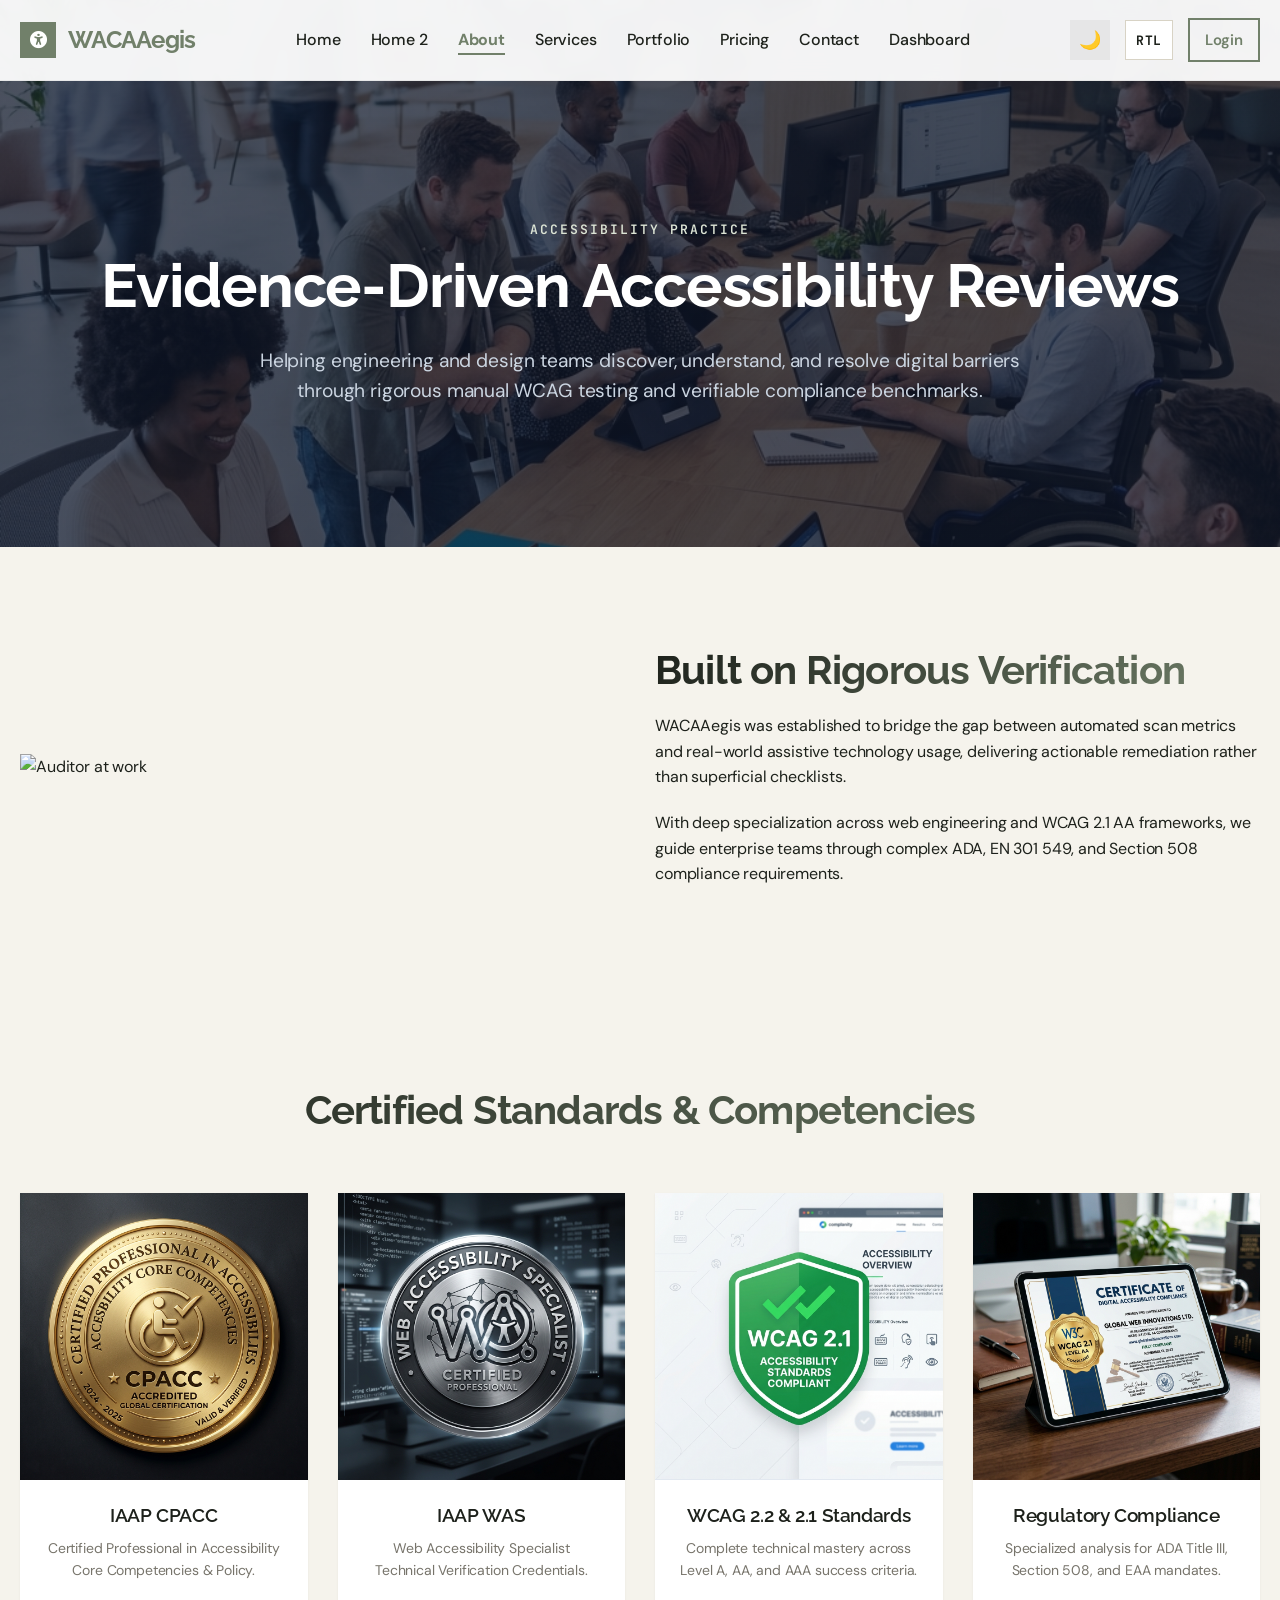
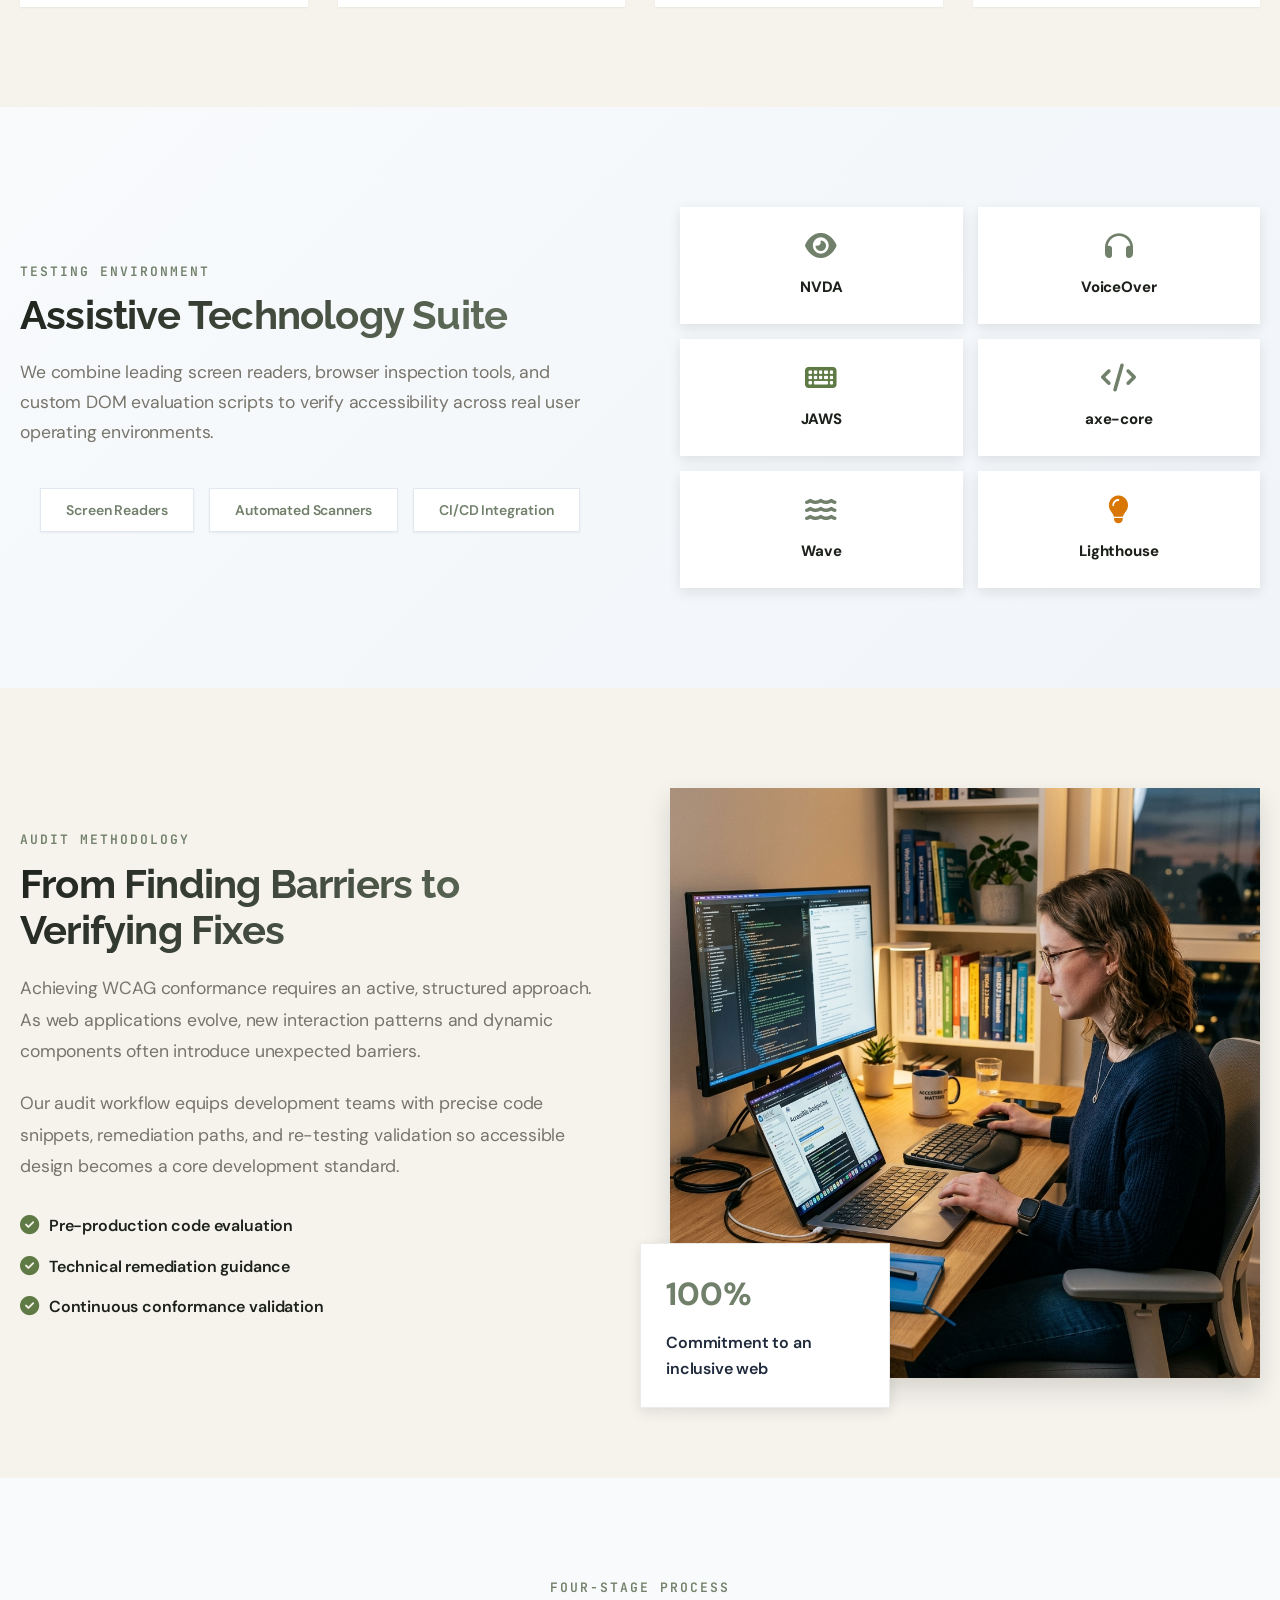
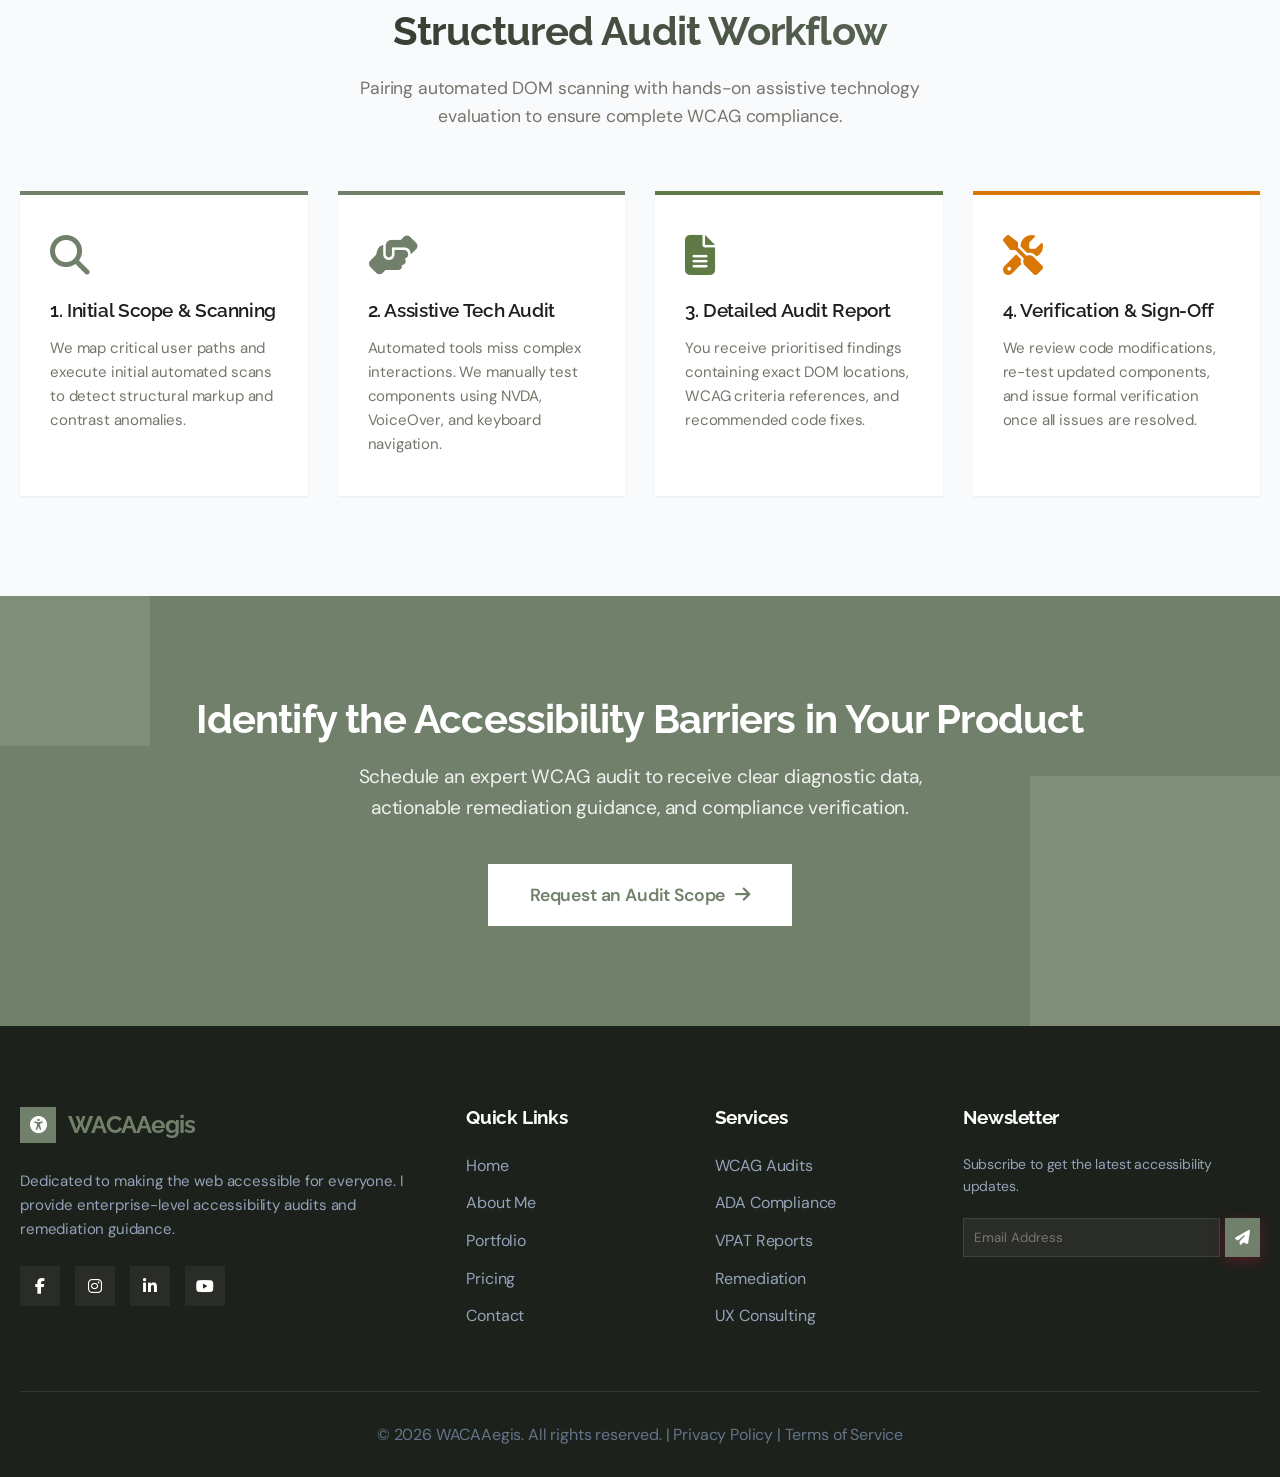
==== commit 7c2c29b6: "intfixe" ====
--- a/about.html
+++ b/about.html
@@ -181,15 +181,16 @@
                 position: absolute; 
                 bottom: -30px; 
                 left: -30px; 
-                background: white; 
+                background: #ffffff; 
                 padding: 25px; 
                 border-radius: 15px; 
                 box-shadow: var(--shadow-md); 
                 max-width: 250px;
                 z-index: 10;
+                border: 1px solid rgba(0, 0, 0, 0.08);
             }
             .philosophy-float-title { font-size: 2rem; color: var(--primary); font-weight: 800; margin-bottom: 10px; }
-            .philosophy-float-text { font-weight: 600; color: var(--text); }
+            .philosophy-float-text { font-weight: 600; color: #1e293b; }
             @media (max-width: 768px) {
                 .philosophy-float {
                     left: 50%;
@@ -258,22 +259,22 @@
                 </div>
                 <div class="grid grid-4">
                     <div class="glass-card" data-reveal style="padding: 40px 30px; border-radius: 20px; background: white; box-shadow: var(--shadow-sm); border-top: 4px solid var(--primary); transition: 0.3s;">
-                        <i class="fas fa-search" style="font-size: 2.5rem; color: var(--primary); margin-bottom: 25px; display: block; text-align: center;"></i>
+                        <i class="fas fa-search" style="font-size: 2.5rem; color: var(--primary); margin-bottom: 25px; display: block; text-align: left;"></i>
                         <h3 style="margin-bottom: 15px;">1. Initial Scope & Scanning</h3>
                         <p style="color: var(--text-muted); font-size: 15px; line-height: 1.6;">We map critical user paths and execute initial automated scans to detect structural markup and contrast anomalies.</p>
                     </div>
                     <div class="glass-card" data-reveal style="padding: 40px 30px; border-radius: 20px; background: white; box-shadow: var(--shadow-sm); border-top: 4px solid var(--accent); transition: 0.3s; transition-delay: 0.1s;">
-                        <i class="fas fa-hands-helping" style="font-size: 2.5rem; color: var(--accent); margin-bottom: 25px; display: block; text-align: center;"></i>
+                        <i class="fas fa-hands-helping" style="font-size: 2.5rem; color: var(--accent); margin-bottom: 25px; display: block; text-align: left;"></i>
                         <h3 style="margin-bottom: 15px;">2. Assistive Tech Audit</h3>
                         <p style="color: var(--text-muted); font-size: 15px; line-height: 1.6;">Automated tools miss complex interactions. We manually test components using NVDA, VoiceOver, and keyboard navigation.</p>
                     </div>
                     <div class="glass-card" data-reveal style="padding: 40px 30px; border-radius: 20px; background: white; box-shadow: var(--shadow-sm); border-top: 4px solid var(--success); transition: 0.3s; transition-delay: 0.2s;">
-                        <i class="fas fa-file-alt" style="font-size: 2.5rem; color: var(--success); margin-bottom: 25px; display: block; text-align: center;"></i>
+                        <i class="fas fa-file-alt" style="font-size: 2.5rem; color: var(--success); margin-bottom: 25px; display: block; text-align: left;"></i>
                         <h3 style="margin-bottom: 15px;">3. Detailed Audit Report</h3>
                         <p style="color: var(--text-muted); font-size: 15px; line-height: 1.6;">You receive prioritised findings containing exact DOM locations, WCAG criteria references, and recommended code fixes.</p>
                     </div>
                     <div class="glass-card" data-reveal style="padding: 40px 30px; border-radius: 20px; background: white; box-shadow: var(--shadow-sm); border-top: 4px solid var(--warning); transition: 0.3s; transition-delay: 0.3s;">
-                        <i class="fas fa-tools" style="font-size: 2.5rem; color: var(--warning); margin-bottom: 25px; display: block; text-align: center;"></i>
+                        <i class="fas fa-tools" style="font-size: 2.5rem; color: var(--warning); margin-bottom: 25px; display: block; text-align: left;"></i>
                         <h3 style="margin-bottom: 15px;">4. Verification & Sign-Off</h3>
                         <p style="color: var(--text-muted); font-size: 15px; line-height: 1.6;">We review code modifications, re-test updated components, and issue formal verification once all issues are resolved.</p>
                     </div>
--- a/assets/css/style.css
+++ b/assets/css/style.css
@@ -300,6 +300,21 @@
     color: var(--white);
 }
 
+.btn-outline-white {
+    border: 2px solid #ffffff;
+    color: #ffffff;
+    background: rgba(255, 255, 255, 0.1);
+    transition: var(--transition);
+}
+
+.btn-outline-white:hover {
+    background-color: #ffffff !important;
+    color: var(--primary) !important;
+    border-color: #ffffff !important;
+    transform: translateY(-2px);
+    box-shadow: 0 6px 20px rgba(255, 255, 255, 0.35);
+}
+
 .btn-white-always {
     background: #ffffff !important;
     color: var(--primary) !important;
@@ -313,6 +328,56 @@
     border-color: #ffffff !important;
     transform: translateY(-2px) !important;
     box-shadow: 0 6px 20px rgba(255, 255, 255, 0.3) !important;
+}
+
+/* Remediation Feature Icon Boxes */
+.remediation-icon-box {
+    width: 50px;
+    height: 50px;
+    border-radius: 50%;
+    display: flex;
+    align-items: center;
+    justify-content: center;
+    flex-shrink: 0;
+}
+
+.remediation-icon-box.icon-box-green {
+    background-color: #dcfce7;
+    color: #15803d;
+}
+
+.remediation-icon-box.icon-box-indigo {
+    background-color: #e0e7ff;
+    color: #4338ca;
+}
+
+.remediation-icon-box.icon-box-orange {
+    background-color: #ffedd5;
+    color: #9a3412;
+}
+
+/* Detailed Feature Matrix Table */
+.matrix-table-container {
+    background: #ffffff;
+    border: 1px solid #e2e8f0;
+}
+
+.matrix-table thead tr {
+    background: #0f172a;
+    color: #ffffff;
+}
+
+.matrix-table thead th {
+    color: #ffffff !important;
+    font-weight: 700;
+}
+
+.matrix-table tbody tr {
+    border-bottom: 1px solid #e2e8f0;
+}
+
+.matrix-table tbody td {
+    color: #334155;
 }
 
 /* Card Component */
@@ -806,27 +871,32 @@
 @media (max-width: 1024px) {
     .footer-grid {
         grid-template-columns: repeat(2, 1fr);
+        gap: 40px 30px;
     }
 }
 
 @media (max-width: 768px) {
+    .footer-grid {
+        grid-template-columns: repeat(2, 1fr);
+        gap: 35px 25px;
+        text-align: left;
+    }
+
+    .footer-grid .logo,
+    .footer-grid .social-links,
+    .footer-grid form {
+        justify-content: flex-start;
+    }
+}
+
+@media (max-width: 576px) {
     .footer-grid {
         grid-template-columns: 1fr;
         text-align: center;
     }
 
-    .footer-grid .logo {
-        justify-content: center;
-    }
-
-    .footer-grid .social-links {
-        justify-content: center;
-    }
-
-    .footer-grid .footer-links {
-        padding: 0;
-    }
-
+    .footer-grid .logo,
+    .footer-grid .social-links,
     .footer-grid form {
         justify-content: center;
     }
--- a/assets/css/dark-mode.css
+++ b/assets/css/dark-mode.css
@@ -83,14 +83,71 @@
     color: #ffffff;
 }
 
-body.dark-mode .btn-outline {
+body.dark-mode .btn-outline,
+body.dark-mode .btn-outline-white {
     border-color: #ffffff !important;
     color: #ffffff !important;
 }
 
-body.dark-mode .btn-outline:hover {
+body.dark-mode .btn-outline:hover,
+body.dark-mode .btn-outline-white:hover {
     background: #ffffff !important;
     color: #000000 !important;
+}
+
+/* Remediation feature icons high-contrast overrides for dark mode */
+body.dark-mode .remediation-icon-box.icon-box-green,
+body.dark-mode .remediation-icon-box.icon-box-green i {
+    background-color: rgba(34, 197, 94, 0.25) !important;
+    color: #4ade80 !important;
+}
+
+body.dark-mode .remediation-icon-box.icon-box-indigo,
+body.dark-mode .remediation-icon-box.icon-box-indigo i {
+    background-color: rgba(99, 102, 241, 0.25) !important;
+    color: #818cf8 !important;
+}
+
+body.dark-mode .remediation-icon-box.icon-box-orange,
+body.dark-mode .remediation-icon-box.icon-box-orange i {
+    background-color: rgba(249, 115, 22, 0.25) !important;
+    color: #fb923c !important;
+}
+
+/* Philosophy float badge high-contrast overrides for dark mode */
+body.dark-mode .philosophy-float {
+    background: #1D211B !important;
+    border: 1px solid rgba(255, 255, 255, 0.15) !important;
+}
+
+body.dark-mode .philosophy-float-title {
+    color: #F43F5E !important;
+}
+
+body.dark-mode .philosophy-float-text {
+    color: #ffffff !important;
+}
+
+/* Detailed Feature Matrix Table Dark Mode */
+body.dark-mode .matrix-table-container {
+    background: #0F172A !important;
+    border: 1px solid rgba(255, 255, 255, 0.15) !important;
+}
+
+body.dark-mode .matrix-table thead tr {
+    background: #1E293B !important;
+}
+
+body.dark-mode .matrix-table thead th {
+    color: #ffffff !important;
+}
+
+body.dark-mode .matrix-table tbody tr {
+    border-bottom: 1px solid rgba(255, 255, 255, 0.1) !important;
+}
+
+body.dark-mode .matrix-table tbody td {
+    color: #f1f5f9 !important;
 }
 
 body.dark-mode .nav-link:not(.active),
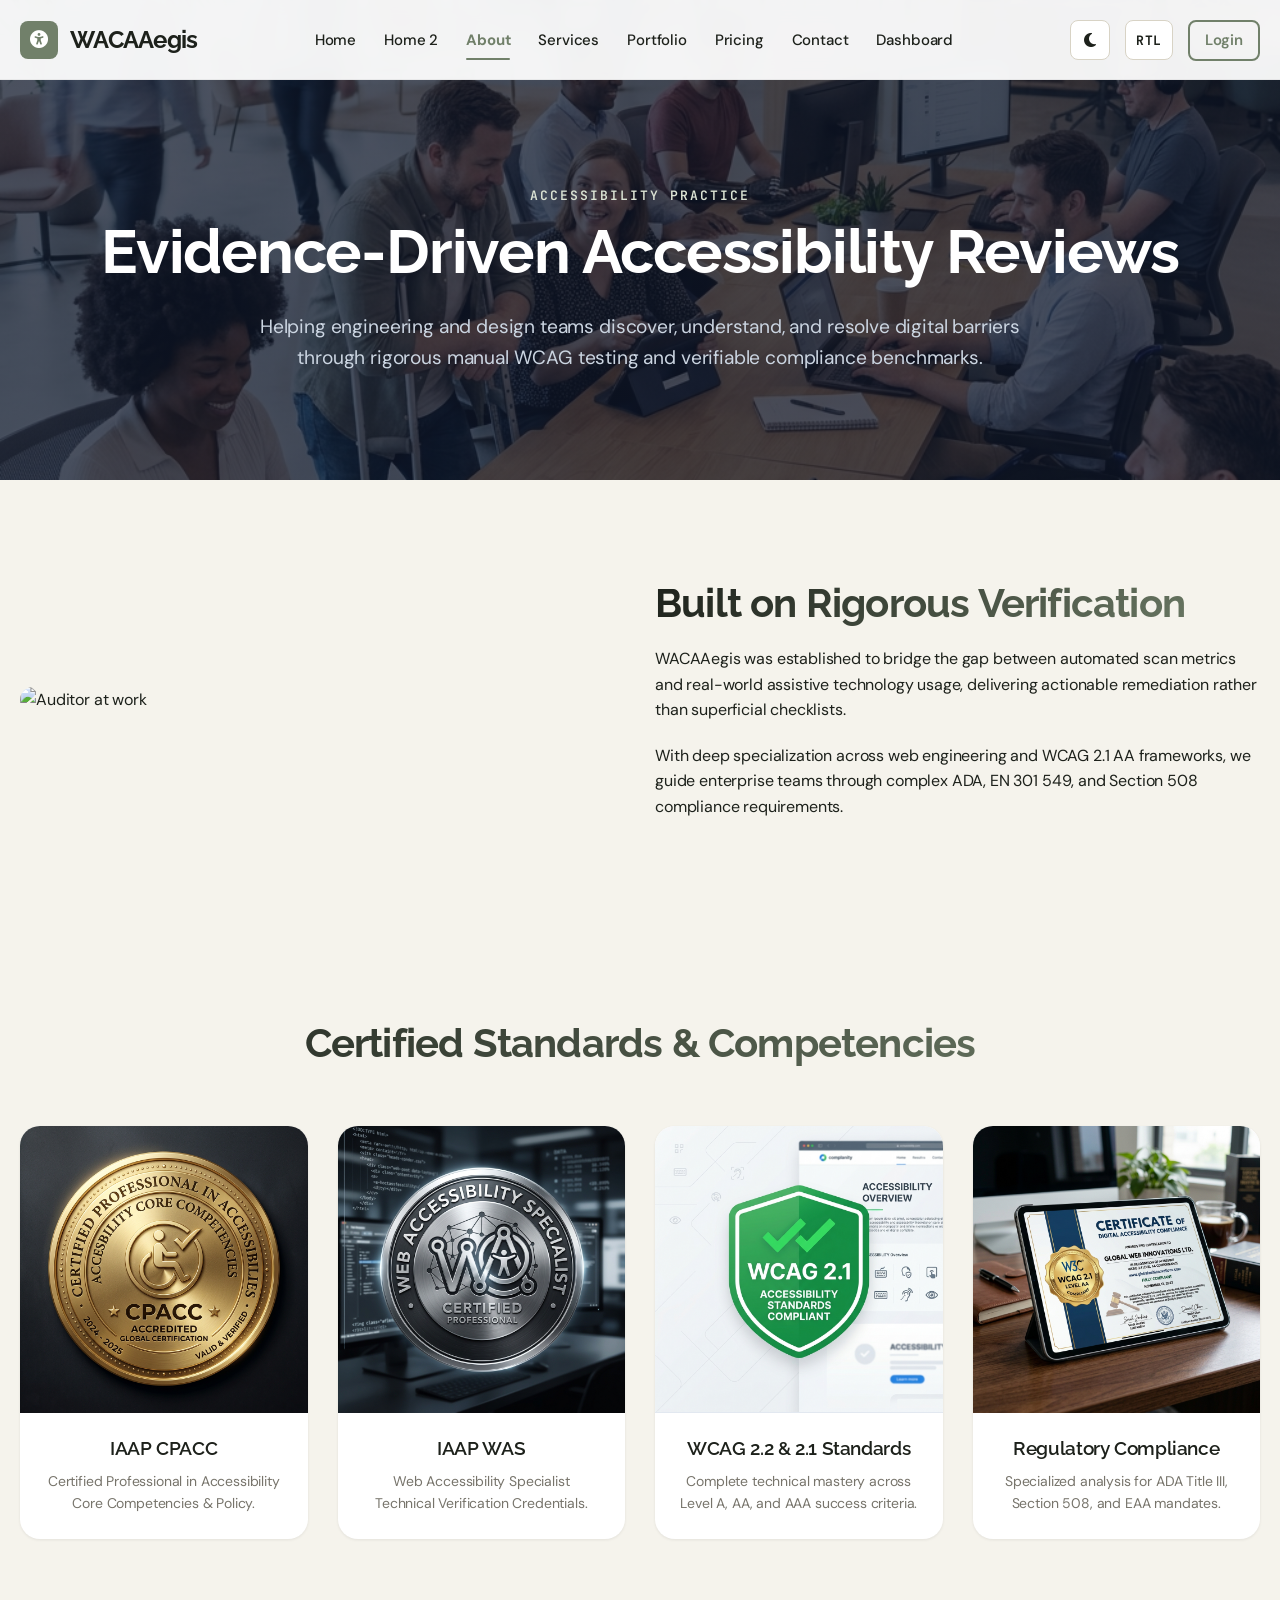
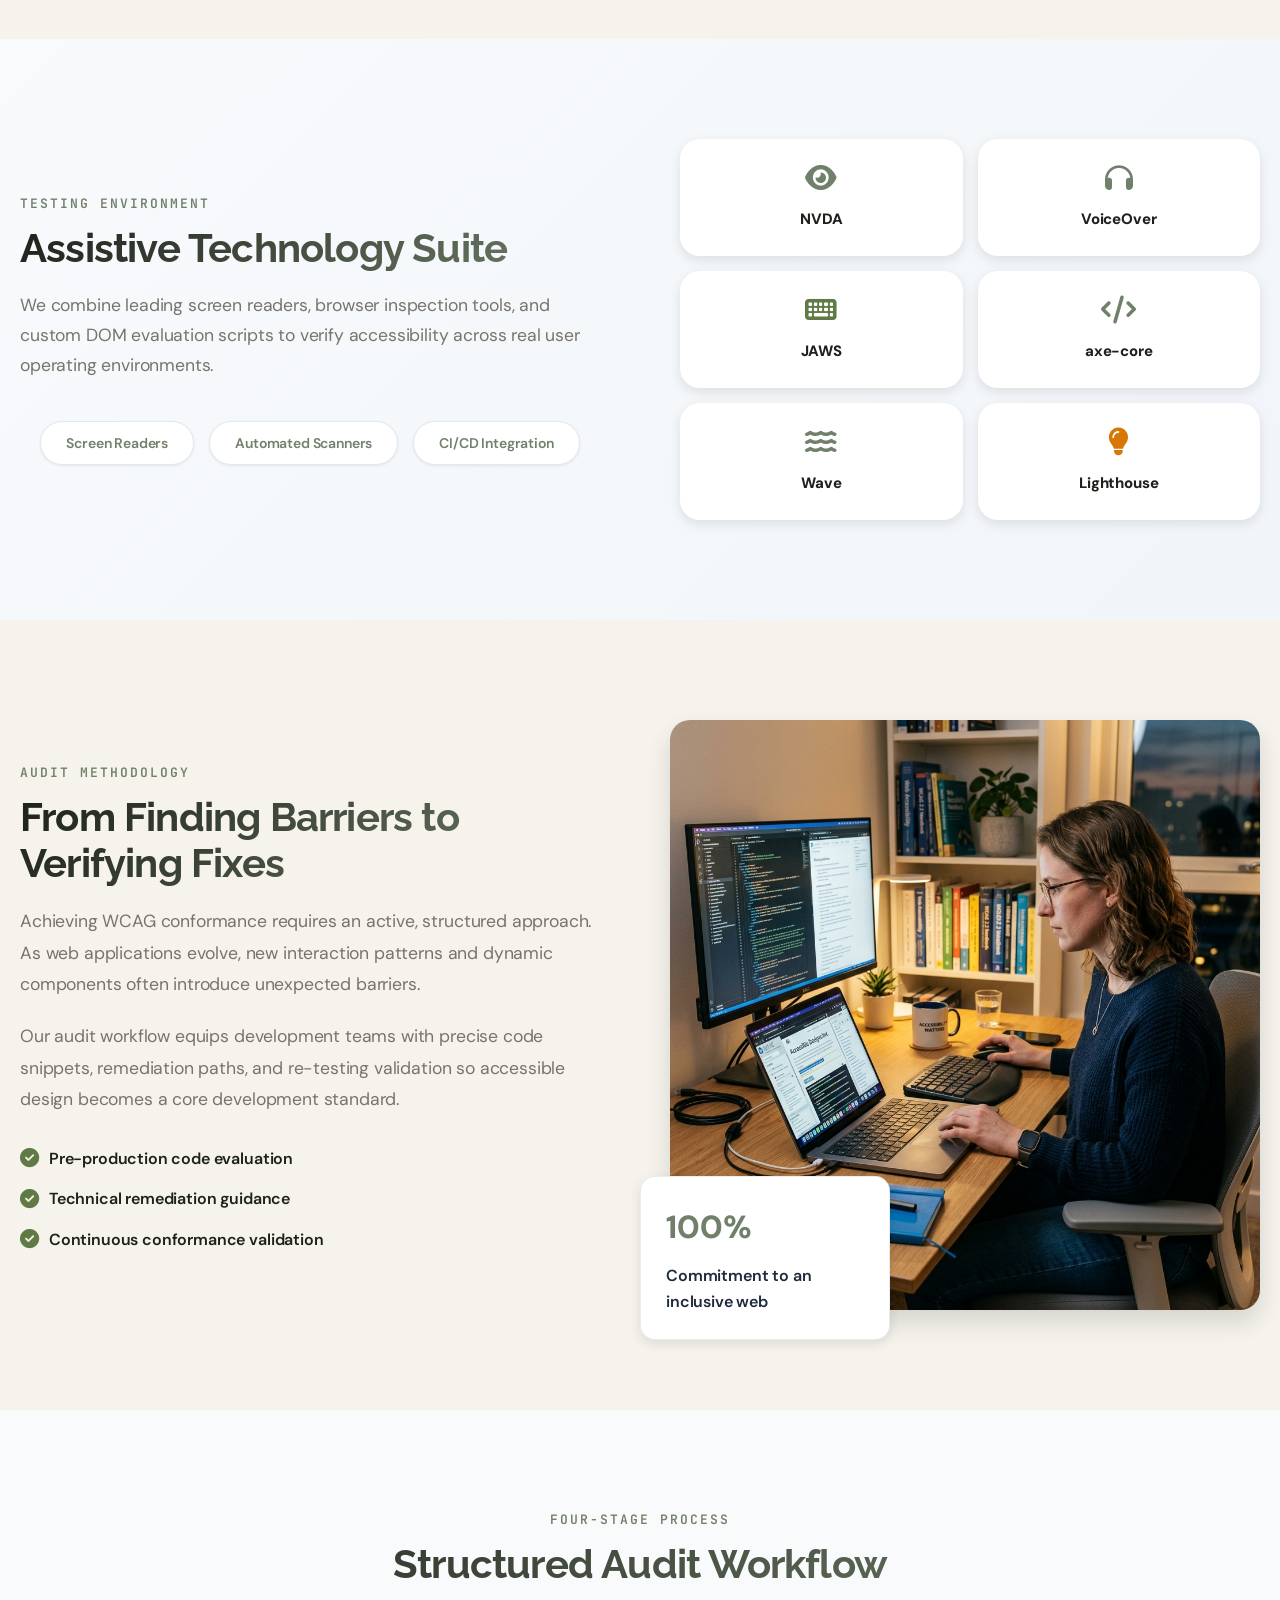
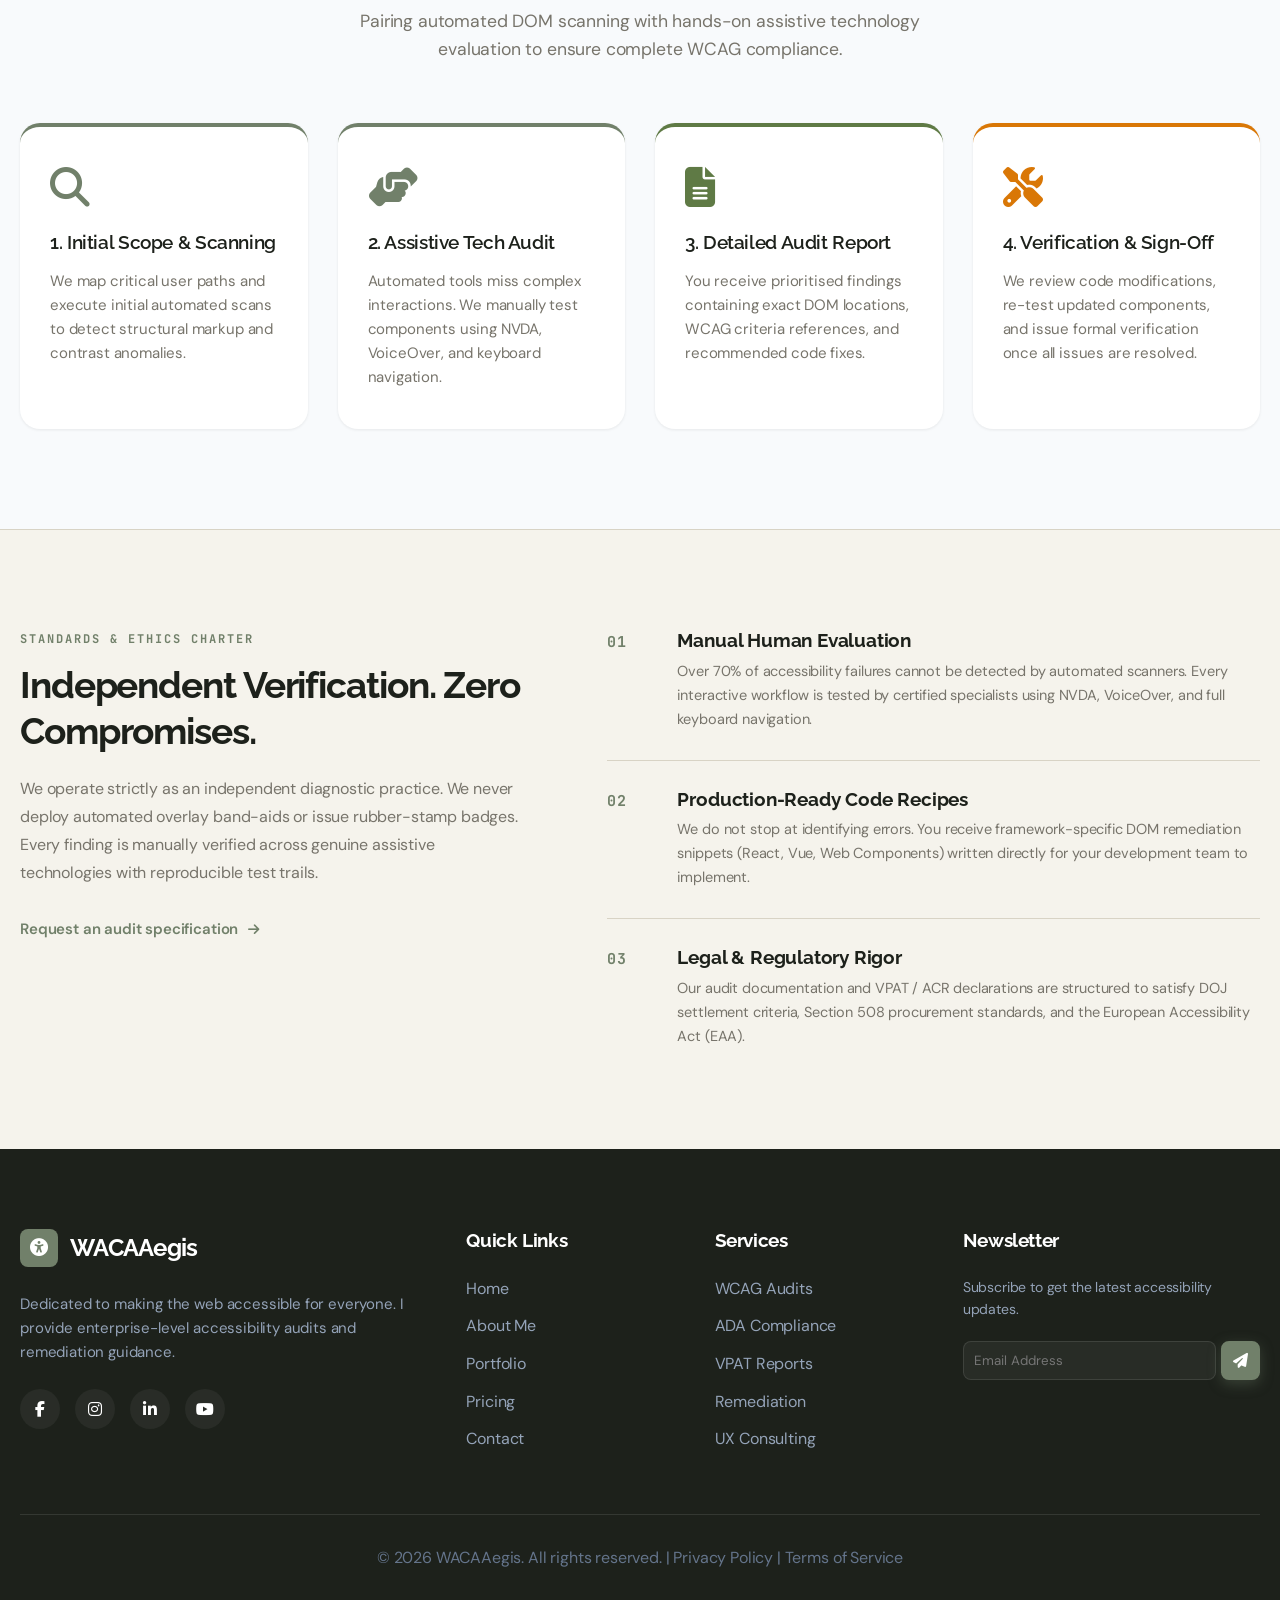
==== commit c1dfc447: "fixedclient" ====
--- a/about.html
+++ b/about.html
@@ -29,12 +29,12 @@
                         <a href="login.html" class="btn btn-outline" style="padding: 8px 15px; width: 100%; text-align: center;">Login</a>
                     </li>
                     <li class="mobile-toggle-wrapper">
-                        <button class="theme-toggle" title="Toggle Theme">🌙</button>
+                        <button class="theme-toggle" aria-label="Toggle theme" title="Toggle Theme"><i class="fas fa-moon"></i></button>
                         <button class="rtl-toggle" title="Toggle RTL/LTR">RTL</button>
                     </li>
                 </ul>
                 <div class="nav-actions">
-                    <button class="theme-toggle" title="Toggle Theme">🌙</button>
+                    <button class="theme-toggle" aria-label="Toggle theme" title="Toggle Theme"><i class="fas fa-moon"></i></button>
                     <button class="rtl-toggle" title="Toggle RTL/LTR">RTL</button>
                     <a href="login.html" class="btn btn-outline" style="padding: 8px 15px;">Login</a>
                     <div class="hamburger"><span></span><span></span><span></span></div>
@@ -45,8 +45,8 @@
 
     <main id="main-content">
         <!-- Section 1: About Hero -->
-        <section class="section"
-            style="padding: 220px 0 140px; background: linear-gradient(rgba(15, 23, 42, 0.75), rgba(15, 23, 42, 0.75)), url('assets/images/about-hero.png') center/cover no-repeat; color: white; text-align: center;">
+        <section class="section page-hero"
+            style="min-height: 480px; padding: 180px 0 100px; display: flex; align-items: center; justify-content: center; box-sizing: border-box; background: linear-gradient(rgba(15, 23, 42, 0.75), rgba(15, 23, 42, 0.75)), url('assets/images/about-hero.png') center/cover no-repeat; color: white; text-align: center;">
             <div class="container" data-reveal>
                 <span class="section-subtitle" style="color: #DCE4D5;">ACCESSIBILITY PRACTICE</span>
                 <h1 class="section-title hero-title" style="color: white; font-size: 3.8rem; margin-bottom: 25px;">Evidence-Driven Accessibility Reviews</h1>
@@ -283,16 +283,52 @@
         </section>
 
 
-        <!-- Section: Call to Action -->
-        <section class="section" style="background: linear-gradient(135deg, var(--primary), var(--accent)); color: white; text-align: center; position: relative; overflow: hidden;">
-            <div class="container" data-reveal style="position: relative; z-index: 2;">
-                <h2 style="color: white; font-size: 2.5rem; margin-bottom: 20px;">Identify the Accessibility Barriers in Your Product</h2>
-                <p style="font-size: 1.2rem; max-width: 600px; margin: 0 auto 40px; opacity: 0.9; line-height: 1.6;">Schedule an expert WCAG audit to receive clear diagnostic data, actionable remediation guidance, and compliance verification.</p>
-                <a href="contact.html" class="btn btn-white-always" style="padding: 15px 40px; font-size: 1.1rem; border-radius: 50px; display: inline-flex; align-items: center; gap: 10px;">Request an Audit Scope <i class="fas fa-arrow-right"></i></a>
-            </div>
-            <!-- Background circles -->
-            <div style="position: absolute; top: -50px; left: -50px; width: 200px; height: 200px; background: rgba(255,255,255,0.1); border-radius: 50%;"></div>
-            <div style="position: absolute; bottom: -50px; right: -50px; width: 300px; height: 300px; background: rgba(255,255,255,0.1); border-radius: 50%;"></div>
+        <!-- Section: Auditor's Charter & Verification Pledge -->
+        <section class="about-charter-section">
+            <div class="container">
+                <div class="charter-grid">
+                    <div class="charter-lead" data-reveal="left">
+                        <span class="charter-tag">STANDARDS & ETHICS CHARTER</span>
+                        <h2 class="charter-title">Independent Verification. Zero Compromises.</h2>
+                        <p class="charter-desc">
+                            We operate strictly as an independent diagnostic practice. We never deploy automated overlay band-aids or issue rubber-stamp badges. Every finding is manually verified across genuine assistive technologies with reproducible test trails.
+                        </p>
+                        <a href="contact.html" class="charter-action-link">
+                            <span>Request an audit specification</span>
+                            <i class="fas fa-arrow-right"></i>
+                        </a>
+                    </div>
+                    <div class="charter-list" data-reveal="right">
+                        <div class="charter-item">
+                            <span class="charter-num">01</span>
+                            <div>
+                                <h3 class="charter-item-title">Manual Human Evaluation</h3>
+                                <p class="charter-item-text">
+                                    Over 70% of accessibility failures cannot be detected by automated scanners. Every interactive workflow is tested by certified specialists using NVDA, VoiceOver, and full keyboard navigation.
+                                </p>
+                            </div>
+                        </div>
+                        <div class="charter-item">
+                            <span class="charter-num">02</span>
+                            <div>
+                                <h3 class="charter-item-title">Production-Ready Code Recipes</h3>
+                                <p class="charter-item-text">
+                                    We do not stop at identifying errors. You receive framework-specific DOM remediation snippets (React, Vue, Web Components) written directly for your development team to implement.
+                                </p>
+                            </div>
+                        </div>
+                        <div class="charter-item">
+                            <span class="charter-num">03</span>
+                            <div>
+                                <h3 class="charter-item-title">Legal & Regulatory Rigor</h3>
+                                <p class="charter-item-text">
+                                    Our audit documentation and VPAT / ACR declarations are structured to satisfy DOJ settlement criteria, Section 508 procurement standards, and the European Accessibility Act (EAA).
+                                </p>
+                            </div>
+                        </div>
+                    </div>
+                </div>
+            </div>
         </section>
     </main>
 
--- a/assets/css/style.css
+++ b/assets/css/style.css
@@ -33,14 +33,14 @@
   --section-padding-mobile: 60px 0;
 
   --border-color: #D8D3C5;
-  --radius-sm: 0px;
-  --radius-md: 0px;
-  --radius-lg: 0px;
-
-  --shadow-sm: 0 1px 2px rgba(23,23,20,.06);
+  --radius-sm: 8px;
+  --radius-md: 12px;
+  --radius-lg: 16px;
+
+  --shadow-sm: 0 1px 3px rgba(23,23,20,.08);
   --shadow-md: 0 4px 12px rgba(23,23,20,.10);
   --shadow-lg: 0 12px 24px rgba(23,23,20,.14);
-  --shadow-premium: 8px 8px 0 #1D211B;
+  --shadow-premium: 0 10px 30px rgba(29, 33, 27, 0.08);
   --transition: all .25s cubic-bezier(.16,1,.3,1);
 }
 
@@ -275,35 +275,46 @@
     transition: var(--transition);
     gap: 10px;
     font-size: 15px;
+    line-height: 1.4;
+    text-decoration: none;
+    border: 2px solid transparent;
 }
 
 .btn-primary {
     background-color: var(--primary);
-    color: var(--white);
-    box-shadow: 0 4px 14px 0 rgba(190, 18, 60, 0.35);
+    color: #ffffff;
+    border-color: var(--primary);
+    border-radius: var(--radius-sm);
+    box-shadow: 0 4px 14px rgba(113, 128, 106, 0.35);
 }
 
 .btn-primary:hover {
     background-color: var(--primary-hover);
+    border-color: var(--primary-hover);
+    color: #ffffff;
     transform: translateY(-2px);
-    box-shadow: 0 6px 20px rgba(190, 18, 60, 0.45);
+    box-shadow: 0 6px 20px rgba(113, 128, 106, 0.45);
 }
 
 .btn-outline {
     border: 2px solid var(--primary);
     color: var(--primary);
     background: transparent;
+    border-radius: var(--radius-sm);
 }
 
 .btn-outline:hover {
     background-color: var(--primary);
-    color: var(--white);
+    border-color: var(--primary);
+    color: #ffffff;
+    transform: translateY(-2px);
 }
 
 .btn-outline-white {
     border: 2px solid #ffffff;
     color: #ffffff;
     background: rgba(255, 255, 255, 0.1);
+    border-radius: var(--radius-sm);
     transition: var(--transition);
 }
 
@@ -436,16 +447,17 @@
     top: 0;
     left: 0;
     width: 100%;
+    height: 80px;
+    padding: 0;
     z-index: 1000;
     background: var(--bg-header);
     backdrop-filter: blur(10px);
     border-bottom: 1px solid rgba(0, 0, 0, 0.05);
-    transition: var(--transition);
+    transition: background 0.3s ease, box-shadow 0.3s ease;
 }
 
 .header.scrolled {
     background: var(--white);
-    padding: 10px 0;
     box-shadow: var(--shadow-md);
 }
 
@@ -462,57 +474,86 @@
     font-weight: 700;
     color: var(--text-heading);
     letter-spacing: -0.03em;
-    display: flex;
+    display: inline-flex;
     align-items: center;
     gap: 12px;
+    text-decoration: none;
 }
 
 .logo span {
-    color: var(--primary);
+    color: var(--text-heading);
+    font-weight: 700;
+    transition: var(--transition);
 }
 
 .logo i {
     background: var(--primary);
-    color: white;
-    width: 36px;
-    height: 36px;
-    display: flex;
+    color: #ffffff;
+    width: 38px;
+    height: 38px;
+    display: inline-flex;
     align-items: center;
     justify-content: center;
-    border-radius: var(--radius-md);
-    font-size: 17px;
+    border-radius: var(--radius-sm);
+    font-size: 18px;
+    transition: var(--transition);
+    flex-shrink: 0;
+}
+
+.footer .logo span {
+    color: #ffffff !important;
+}
+
+.footer .logo i {
+    background: var(--primary) !important;
+    color: #ffffff !important;
 }
 
 .nav-links {
     display: flex;
-    gap: 30px;
-    align-items: center;
+    gap: 28px;
+    align-items: center;
+    list-style: none;
+    margin: 0;
+    padding: 0;
+    background: transparent;
 }
 
 .nav-link {
     font-weight: 500;
+    font-size: 15px;
     color: var(--text-heading);
-}
-
-.nav-link:hover,
-.nav-link.active {
-    color: var(--primary);
-}
-
-.nav-link.active {
-    font-weight: 700;
     position: relative;
-}
-
-.nav-link.active::after {
+    padding: 6px 0;
+    text-decoration: none;
+    display: inline-block;
+    transition: color 0.25s cubic-bezier(0.16, 1, 0.3, 1);
+}
+
+.nav-link::after {
     content: '';
     position: absolute;
-    bottom: -5px;
+    bottom: -2px;
     left: 0;
-    width: 100%;
+    width: 0;
     height: 2px;
     background-color: var(--primary);
     border-radius: 2px;
+    transition: width 0.25s cubic-bezier(0.16, 1, 0.3, 1);
+}
+
+.nav-link:hover {
+    color: var(--primary);
+}
+
+.nav-link:hover::after,
+.nav-link.active::after {
+    width: 100%;
+}
+
+.nav-link.active {
+    color: var(--primary);
+    font-weight: 700;
 }
 
 .nav-actions {
@@ -632,6 +673,10 @@
         border-bottom: 1px solid rgba(0, 0, 0, 0.03);
     }
 
+    .nav-link::after {
+        display: none !important;
+    }
+
     .hamburger {
         display: flex;
         z-index: 1001;
@@ -1020,15 +1065,30 @@
 
 /* Toggle Buttons */
 .theme-toggle {
-    background: rgba(0, 0, 0, 0.05);
+    background: var(--bg-card);
     width: 40px;
     height: 40px;
-    border-radius: 50%;
-    display: flex;
+    border-radius: var(--radius-sm);
+    border: 1px solid var(--border-color);
+    display: inline-flex;
     align-items: center;
     justify-content: center;
     cursor: pointer;
-    font-size: 18px;
+    font-size: 16px;
+    color: var(--text-heading);
+    transition: var(--transition);
+}
+
+.theme-toggle:hover {
+    background: var(--primary-light);
+    border-color: var(--primary);
+    color: var(--primary);
+    transform: translateY(-1px);
+}
+
+.theme-toggle i {
+    pointer-events: none;
+    line-height: 1;
 }
 
 .rtl-toggle {
@@ -1320,40 +1380,8 @@
 }
 
 /* ==========================================================================
-   Technical Precision Design System Overrides (100% Sharp Edges & Monospace Data)
+   Design System Utility & Precision Rules
    ========================================================================== */
-*,
-*::before,
-*::after,
-.glass-card,
-.card,
-.stat-card,
-.service-snapshot-card,
-.map-card,
-.pricing-card,
-.login-box,
-.register-box,
-.faq-item,
-.card-img,
-.card-img-top,
-img,
-button,
-.btn,
-input,
-select,
-textarea,
-.theme-toggle,
-.rtl-toggle,
-.social-link,
-.avatar,
-.logo i,
-.sidebar-logo i,
-.badge,
-.count-box,
-.back-to-top {
-    border-radius: 0px !important;
-}
-
 .badge,
 .stat-value,
 .score,
@@ -1374,4 +1402,1047 @@
     font-size: 13px;
     letter-spacing: 2px;
     font-weight: 600;
+}
+
+/* Unified Page Heroes */
+.hero-homepage {
+    min-height: 100vh;
+    display: flex;
+    align-items: center;
+    justify-content: center;
+    padding: 120px 0 80px;
+    box-sizing: border-box;
+}
+
+.page-hero {
+    min-height: 480px;
+    display: flex;
+    align-items: center;
+    justify-content: center;
+    padding: 180px 0 100px;
+    box-sizing: border-box;
+    text-align: center;
+}
+
+@media (max-width: 768px) {
+    .hero-homepage {
+        min-height: auto;
+        padding: 130px 0 60px;
+    }
+
+    .page-hero {
+        min-height: 380px;
+        padding: 140px 0 60px;
+    }
+}
+
+/* ==========================================================================
+   Minimalist End-Sections (About & Services Distinct Layouts)
+   ========================================================================== */
+
+/* 1. About Page: Auditor's Charter Section (Editorial Asymmetric Split) */
+.about-charter-section {
+    padding: 100px 0;
+    border-top: 1px solid var(--border-color);
+    background: var(--bg-body);
+}
+
+.charter-grid {
+    display: grid;
+    grid-template-columns: 1.05fr 1.35fr;
+    gap: 80px;
+    align-items: flex-start;
+}
+
+.charter-lead {
+    display: flex;
+    flex-direction: column;
+}
+
+.charter-tag {
+    font-family: var(--font-mono);
+    font-size: 12px;
+    font-weight: 700;
+    letter-spacing: 2px;
+    text-transform: uppercase;
+    color: var(--primary);
+    margin-bottom: 14px;
+    display: inline-block;
+}
+
+.charter-title {
+    font-size: 2.3rem;
+    line-height: 1.25;
+    color: var(--text-heading);
+    margin-bottom: 20px;
+    letter-spacing: -0.03em;
+}
+
+.charter-desc {
+    color: var(--text-muted);
+    font-size: 16px;
+    line-height: 1.75;
+    margin-bottom: 30px;
+}
+
+.charter-action-link {
+    display: inline-flex;
+    align-items: center;
+    gap: 10px;
+    font-weight: 600;
+    font-size: 15px;
+    color: var(--primary);
+    text-decoration: none;
+    transition: var(--transition);
+    align-self: flex-start;
+}
+
+.charter-action-link:hover {
+    color: var(--primary-hover);
+    transform: translateX(4px);
+}
+
+.charter-action-link i {
+    font-size: 13px;
+    transition: transform 0.25s ease;
+}
+
+.charter-action-link:hover i {
+    transform: translateX(4px);
+}
+
+.charter-list {
+    display: flex;
+    flex-direction: column;
+}
+
+.charter-item {
+    display: grid;
+    grid-template-columns: 46px 1fr;
+    gap: 24px;
+    padding: 28px 0;
+    border-bottom: 1px solid var(--border-color);
+}
+
+.charter-item:first-child {
+    padding-top: 0;
+}
+
+.charter-item:last-child {
+    border-bottom: none;
+    padding-bottom: 0;
+}
+
+.charter-num {
+    font-family: var(--font-mono);
+    font-size: 15px;
+    font-weight: 700;
+    color: var(--primary);
+    letter-spacing: 1px;
+    line-height: 1.7;
+}
+
+.charter-item-title {
+    font-size: 19px;
+    font-weight: 700;
+    color: var(--text-heading);
+    margin-bottom: 8px;
+    letter-spacing: -0.01em;
+}
+
+.charter-item-text {
+    font-size: 14.5px;
+    line-height: 1.65;
+    color: var(--text-muted);
+    margin: 0;
+}
+
+@media (max-width: 1024px) {
+    .charter-grid {
+        grid-template-columns: 1fr;
+        gap: 50px;
+    }
+}
+
+/* 2. Services Page: Service Delivery SLA Matrix (Horizontal Phase Bar) */
+.services-delivery-section {
+    padding: 100px 0;
+    background: var(--bg-card);
+    border-top: 1px solid var(--border-color);
+}
+
+.delivery-header {
+    display: flex;
+    justify-content: space-between;
+    align-items: flex-end;
+    margin-bottom: 45px;
+    gap: 30px;
+    flex-wrap: wrap;
+}
+
+.delivery-header-left {
+    max-width: 650px;
+}
+
+.delivery-tag {
+    font-family: var(--font-mono);
+    font-size: 12px;
+    font-weight: 700;
+    letter-spacing: 2px;
+    text-transform: uppercase;
+    color: var(--primary);
+    margin-bottom: 12px;
+    display: inline-block;
+}
+
+.delivery-title {
+    font-size: 2.3rem;
+    line-height: 1.25;
+    color: var(--text-heading);
+    letter-spacing: -0.03em;
+    margin: 0;
+}
+
+.delivery-matrix {
+    display: grid;
+    grid-template-columns: repeat(4, 1fr);
+    background: var(--bg-body);
+    border: 1px solid var(--border-color);
+    border-radius: var(--radius-md);
+    overflow: hidden;
+}
+
+.delivery-cell {
+    padding: 36px 30px;
+    border-right: 1px solid var(--border-color);
+    display: flex;
+    flex-direction: column;
+    justify-content: space-between;
+    transition: background 0.25s ease;
+}
+
+.delivery-cell:last-child {
+    border-right: none;
+}
+
+.delivery-cell:hover {
+    background: rgba(113, 128, 106, 0.05);
+}
+
+.delivery-phase-badge {
+    align-self: flex-start;
+    font-family: var(--font-mono);
+    font-size: 11px;
+    font-weight: 700;
+    letter-spacing: 1.5px;
+    text-transform: uppercase;
+    color: var(--primary);
+    background: rgba(113, 128, 106, 0.12);
+    padding: 4px 10px;
+    border-radius: var(--radius-sm);
+    margin-bottom: 24px;
+}
+
+.delivery-val {
+    font-family: var(--font-heading);
+    font-size: 2.2rem;
+    font-weight: 800;
+    color: var(--text-heading);
+    letter-spacing: -0.03em;
+    margin-bottom: 6px;
+    line-height: 1.15;
+}
+
+.delivery-label {
+    font-size: 14.5px;
+    font-weight: 700;
+    color: var(--primary);
+    margin-bottom: 12px;
+}
+
+.delivery-desc {
+    font-size: 13.5px;
+    line-height: 1.6;
+    color: var(--text-muted);
+    margin: 0;
+}
+
+@media (max-width: 1024px) {
+    .delivery-matrix {
+        grid-template-columns: repeat(2, 1fr);
+    }
+    .delivery-cell:nth-child(2) {
+        border-right: none;
+    }
+    .delivery-cell:nth-child(1),
+    .delivery-cell:nth-child(2) {
+        border-bottom: 1px solid var(--border-color);
+    }
+}
+
+@media (max-width: 640px) {
+    .delivery-matrix {
+        grid-template-columns: 1fr;
+    }
+    .delivery-cell {
+        border-right: none !important;
+        border-bottom: 1px solid var(--border-color);
+    }
+    .delivery-cell:last-child {
+        border-bottom: none;
+    }
+    .delivery-header {
+        flex-direction: column;
+        align-items: flex-start;
+    }
+}
+
+/* 3. Home 1: Diagnostic Inspection Console (Interactive Evaluation Suite) */
+.home-inspection-section {
+    padding: 100px 0;
+    background: var(--bg-body);
+    border-top: 1px solid var(--border-color);
+}
+
+.inspection-card {
+    background: var(--bg-card);
+    border: 1px solid var(--border-color);
+    border-radius: var(--radius-lg);
+    padding: 60px;
+    display: grid;
+    grid-template-columns: 1.25fr 0.95fr;
+    gap: 60px;
+    align-items: center;
+    box-shadow: var(--shadow-md);
+    position: relative;
+    overflow: hidden;
+}
+
+.inspection-tag {
+    font-family: var(--font-mono);
+    font-size: 12px;
+    font-weight: 700;
+    letter-spacing: 2px;
+    text-transform: uppercase;
+    color: var(--primary);
+    margin-bottom: 14px;
+    display: inline-block;
+}
+
+.inspection-title {
+    font-size: 2.3rem;
+    line-height: 1.25;
+    color: var(--text-heading);
+    margin-bottom: 18px;
+    letter-spacing: -0.03em;
+}
+
+.inspection-desc {
+    color: var(--text-muted);
+    font-size: 15.5px;
+    line-height: 1.7;
+    margin-bottom: 28px;
+}
+
+.inspection-form {
+    display: flex;
+    gap: 12px;
+    margin-bottom: 22px;
+}
+
+.inspection-input-wrap {
+    position: relative;
+    flex-grow: 1;
+}
+
+.inspection-input-wrap i {
+    position: absolute;
+    left: 18px;
+    top: 50%;
+    transform: translateY(-50%);
+    color: var(--text-muted);
+    font-size: 14px;
+}
+
+.inspection-input {
+    width: 100%;
+    padding: 14px 18px 14px 44px;
+    border-radius: var(--radius-sm);
+    border: 1px solid var(--border-color);
+    background: var(--bg-body);
+    color: var(--text-heading);
+    font-size: 15px;
+    transition: var(--transition);
+}
+
+.inspection-input:focus {
+    outline: none;
+    border-color: var(--primary);
+    box-shadow: 0 0 0 3px rgba(113, 128, 106, 0.2);
+}
+
+.inspection-badges {
+    display: flex;
+    flex-wrap: wrap;
+    gap: 20px;
+}
+
+.inspection-badge-item {
+    font-size: 13px;
+    font-weight: 600;
+    color: var(--text-muted);
+    display: inline-flex;
+    align-items: center;
+    gap: 7px;
+}
+
+.inspection-badge-item i {
+    color: var(--primary);
+    font-size: 13px;
+}
+
+/* Telemetry Dashboard Preview */
+.telemetry-box {
+    background: var(--bg-body);
+    border: 1px solid var(--border-color);
+    border-radius: var(--radius-md);
+    padding: 35px;
+    display: flex;
+    flex-direction: column;
+    gap: 24px;
+}
+
+.telemetry-header {
+    display: flex;
+    justify-content: space-between;
+    align-items: center;
+    padding-bottom: 18px;
+    border-bottom: 1px solid var(--border-color);
+}
+
+.telemetry-title {
+    font-family: var(--font-mono);
+    font-size: 12px;
+    font-weight: 700;
+    letter-spacing: 1.5px;
+    text-transform: uppercase;
+    color: var(--text-heading);
+}
+
+.telemetry-live {
+    font-family: var(--font-mono);
+    font-size: 11px;
+    color: #4ade80;
+    display: inline-flex;
+    align-items: center;
+    gap: 6px;
+    font-weight: 600;
+}
+
+.telemetry-live::before {
+    content: '';
+    width: 7px;
+    height: 7px;
+    border-radius: 50%;
+    background: #4ade80;
+    box-shadow: 0 0 8px #4ade80;
+}
+
+.telemetry-score-row {
+    display: flex;
+    align-items: baseline;
+    gap: 14px;
+}
+
+.telemetry-score-big {
+    font-family: var(--font-heading);
+    font-size: 3.4rem;
+    font-weight: 800;
+    color: var(--text-heading);
+    line-height: 1;
+}
+
+.telemetry-score-label {
+    font-size: 14.5px;
+    color: var(--primary);
+    font-weight: 700;
+    margin-bottom: 2px;
+}
+
+.telemetry-bars {
+    display: flex;
+    flex-direction: column;
+    gap: 15px;
+}
+
+.telemetry-bar-item {
+    display: flex;
+    flex-direction: column;
+    gap: 6px;
+}
+
+.telemetry-bar-info {
+    display: flex;
+    justify-content: space-between;
+    font-size: 13px;
+    font-weight: 600;
+    color: var(--text-heading);
+}
+
+.telemetry-bar-track {
+    width: 100%;
+    height: 6px;
+    background: rgba(113, 128, 106, 0.15);
+    border-radius: 4px;
+    overflow: hidden;
+}
+
+.telemetry-bar-fill {
+    height: 100%;
+    background: var(--primary);
+    border-radius: 4px;
+    transition: width 0.8s cubic-bezier(0.16, 1, 0.3, 1);
+}
+
+@media (max-width: 1024px) {
+    .inspection-card {
+        grid-template-columns: 1fr;
+        gap: 40px;
+        padding: 40px 30px;
+    }
+}
+
+@media (max-width: 640px) {
+    .inspection-form {
+        flex-direction: column;
+    }
+    .inspection-card {
+        padding: 30px 20px;
+    }
+}
+
+/* 4. Home 2: Enterprise Governance & Advisory Suite */
+.home2-governance-section {
+    padding: 100px 0;
+    background: var(--bg-card);
+    border-top: 1px solid var(--border-color);
+}
+
+.gov-top-bar {
+    display: flex;
+    justify-content: space-between;
+    align-items: flex-end;
+    margin-bottom: 50px;
+    gap: 30px;
+    flex-wrap: wrap;
+}
+
+.gov-top-left {
+    max-width: 680px;
+}
+
+.gov-tag {
+    font-family: var(--font-mono);
+    font-size: 12px;
+    font-weight: 700;
+    letter-spacing: 2px;
+    text-transform: uppercase;
+    color: var(--primary);
+    margin-bottom: 12px;
+    display: inline-block;
+}
+
+.gov-title {
+    font-size: 2.3rem;
+    line-height: 1.25;
+    color: var(--text-heading);
+    letter-spacing: -0.03em;
+    margin: 0;
+}
+
+.gov-status-pill {
+    font-family: var(--font-mono);
+    font-size: 12px;
+    font-weight: 600;
+    color: var(--text-muted);
+    background: var(--bg-body);
+    padding: 10px 18px;
+    border-radius: var(--radius-sm);
+    border: 1px solid var(--border-color);
+    display: inline-flex;
+    align-items: center;
+    gap: 8px;
+}
+
+.gov-status-pill i {
+    color: var(--primary);
+}
+
+.gov-dual-grid {
+    display: grid;
+    grid-template-columns: 1fr 1fr;
+    gap: 35px;
+}
+
+.gov-channel-card {
+    background: var(--bg-body);
+    border: 1px solid var(--border-color);
+    border-radius: var(--radius-md);
+    padding: 45px 40px;
+    display: flex;
+    flex-direction: column;
+    justify-content: space-between;
+    transition: transform 0.3s ease, border-color 0.3s ease, box-shadow 0.3s ease;
+}
+
+.gov-channel-card:hover {
+    transform: translateY(-4px);
+    border-color: var(--primary);
+    box-shadow: var(--shadow-md);
+}
+
+.gov-channel-badge {
+    align-self: flex-start;
+    font-family: var(--font-mono);
+    font-size: 11px;
+    font-weight: 700;
+    letter-spacing: 1.5px;
+    text-transform: uppercase;
+    color: var(--primary);
+    background: rgba(113, 128, 106, 0.12);
+    padding: 5px 12px;
+    border-radius: var(--radius-sm);
+    margin-bottom: 20px;
+}
+
+.gov-channel-title {
+    font-size: 1.6rem;
+    font-weight: 700;
+    color: var(--text-heading);
+    margin-bottom: 14px;
+    letter-spacing: -0.02em;
+    line-height: 1.3;
+}
+
+.gov-channel-desc {
+    font-size: 14.5px;
+    line-height: 1.7;
+    color: var(--text-muted);
+    margin-bottom: 24px;
+}
+
+.gov-feature-list {
+    list-style: none;
+    padding: 0;
+    margin: 0 0 32px 0;
+    display: flex;
+    flex-direction: column;
+    gap: 12px;
+}
+
+.gov-feature-list li {
+    font-size: 14px;
+    color: var(--text-heading);
+    display: flex;
+    align-items: center;
+    gap: 12px;
+}
+
+.gov-feature-list li i {
+    color: var(--primary);
+    font-size: 13px;
+    flex-shrink: 0;
+}
+
+@media (max-width: 1024px) {
+    .gov-dual-grid {
+        grid-template-columns: 1fr;
+        gap: 25px;
+    }
+    .gov-channel-card {
+        padding: 35px 28px;
+    }
+}
+
+/* ==========================================================================
+   Accessible Form Controls & Dedicated Contact Page Layouts
+   ========================================================================== */
+
+/* Form Component Utility */
+.form-group {
+    display: flex;
+    flex-direction: column;
+    gap: 8px;
+    margin-bottom: 20px;
+    text-align: left;
+}
+
+body.rtl .form-group {
+    text-align: right;
+}
+
+.form-label {
+    font-size: 14px;
+    font-weight: 600;
+    color: var(--text-heading);
+    letter-spacing: -0.01em;
+    display: flex;
+    align-items: center;
+    gap: 4px;
+}
+
+.form-label .required {
+    color: var(--primary);
+    font-weight: 700;
+}
+
+.form-control {
+    width: 100%;
+    padding: 14px 18px;
+    border-radius: var(--radius-sm);
+    border: 1px solid var(--border-color);
+    background: var(--bg-body);
+    color: var(--text-heading);
+    font-size: 15px;
+    font-family: inherit;
+    line-height: 1.5;
+    transition: var(--transition);
+    box-sizing: border-box;
+}
+
+.form-control:focus {
+    outline: none;
+    border-color: var(--primary);
+    box-shadow: 0 0 0 3px rgba(113, 128, 106, 0.2);
+    background: var(--bg-card);
+}
+
+.form-control::placeholder {
+    color: var(--text-muted);
+    opacity: 0.65;
+}
+
+textarea.form-control {
+    min-height: 120px;
+    resize: vertical;
+}
+
+select.form-control {
+    cursor: pointer;
+    background-image: url("data:image/svg+xml,%3Csvg xmlns='http://www.w3.org/2000/svg' width='16' height='16' viewBox='0 0 24 24' fill='none' stroke='%2371806A' stroke-width='2' stroke-linecap='round' stroke-linejoin='round'%3E%3Cpolyline points='6 9 12 15 18 9'%3E%3C/polyline%3E%3C/svg%3E");
+    background-repeat: no-repeat;
+    background-position: right 16px center;
+    padding-right: 42px;
+    appearance: none;
+    -webkit-appearance: none;
+}
+
+body.rtl select.form-control {
+    background-position: left 16px center;
+    padding-right: 18px;
+    padding-left: 42px;
+}
+
+.form-grid-2 {
+    display: grid;
+    grid-template-columns: 1fr 1fr;
+    gap: 20px;
+}
+
+@media (max-width: 640px) {
+    .form-grid-2 {
+        grid-template-columns: 1fr;
+        gap: 0;
+    }
+}
+
+/* 1. Dedicated Request an Audit Section */
+.audit-request-section {
+    padding: 100px 0;
+    background: var(--bg-card);
+    border-top: 1px solid var(--border-color);
+}
+
+.audit-scoping-grid {
+    display: grid;
+    grid-template-columns: 1fr 1.35fr;
+    gap: 50px;
+    align-items: flex-start;
+}
+
+.audit-scoping-sidebar {
+    background: var(--bg-body);
+    border: 1px solid var(--border-color);
+    border-radius: var(--radius-md);
+    padding: 40px;
+    display: flex;
+    flex-direction: column;
+    gap: 30px;
+}
+
+.scoping-commitment-list {
+    list-style: none;
+    padding: 0;
+    margin: 0;
+    display: flex;
+    flex-direction: column;
+    gap: 24px;
+}
+
+.scoping-commitment-item {
+    display: flex;
+    gap: 16px;
+    align-items: flex-start;
+}
+
+.scoping-commitment-icon {
+    width: 42px;
+    height: 42px;
+    border-radius: var(--radius-sm);
+    background: rgba(113, 128, 106, 0.12);
+    color: var(--primary);
+    display: inline-flex;
+    align-items: center;
+    justify-content: center;
+    font-size: 18px;
+    flex-shrink: 0;
+}
+
+.scoping-commitment-title {
+    font-size: 16px;
+    font-weight: 700;
+    color: var(--text-heading);
+    margin-bottom: 4px;
+}
+
+.scoping-commitment-desc {
+    font-size: 13.5px;
+    line-height: 1.6;
+    color: var(--text-muted);
+    margin: 0;
+}
+
+.audit-sla-banner {
+    background: rgba(113, 128, 106, 0.08);
+    border: 1px solid rgba(113, 128, 106, 0.2);
+    border-radius: var(--radius-sm);
+    padding: 20px;
+    text-align: center;
+}
+
+.audit-sla-banner h4 {
+    font-family: var(--font-mono);
+    font-size: 12px;
+    letter-spacing: 1.5px;
+    text-transform: uppercase;
+    color: var(--primary);
+    margin-bottom: 6px;
+}
+
+.audit-sla-banner p {
+    font-size: 13px;
+    color: var(--text-muted);
+    margin: 0;
+}
+
+.audit-request-card {
+    background: var(--bg-body);
+    border: 1px solid var(--border-color);
+    border-radius: var(--radius-md);
+    padding: 45px 40px;
+    box-shadow: var(--shadow-sm);
+}
+
+@media (max-width: 1024px) {
+    .audit-scoping-grid {
+        grid-template-columns: 1fr;
+        gap: 40px;
+    }
+}
+
+/* 2. Separated General Contact Form Section */
+.general-contact-section {
+    padding: 100px 0;
+    background: var(--bg-body);
+    border-top: 1px solid var(--border-color);
+}
+
+.general-contact-card {
+    max-width: 820px;
+    margin: 0 auto;
+    background: var(--bg-card);
+    border: 1px solid var(--border-color);
+    border-radius: var(--radius-md);
+    padding: 50px 45px;
+    box-shadow: var(--shadow-sm);
+}
+
+@media (max-width: 640px) {
+    .audit-request-card,
+    .general-contact-card,
+    .audit-scoping-sidebar {
+        padding: 30px 20px;
+    }
+}
+
+/* ==========================================================================
+   Subtle Hero Enhancements (Light, Visible Polish)
+   ========================================================================== */
+
+/* 1. Hero Pill Badge */
+.hero-pill-badge {
+    display: inline-flex;
+    align-items: center;
+    gap: 8px;
+    padding: 7px 18px;
+    background: rgba(255, 255, 255, 0.12);
+    border: 1px solid rgba(255, 255, 255, 0.25);
+    backdrop-filter: blur(10px);
+    border-radius: 50px;
+    font-size: 13px;
+    font-weight: 600;
+    color: #ffffff;
+    margin-bottom: 24px;
+    letter-spacing: 0.5px;
+    box-shadow: 0 4px 15px rgba(0, 0, 0, 0.15);
+}
+
+.hero-pill-badge i {
+    color: #DCE4D5;
+    font-size: 13px;
+}
+
+/* 2. Hero Trust Bar (Index.html) */
+.hero-trust-bar {
+    display: flex;
+    justify-content: center;
+    align-items: center;
+    gap: 32px;
+    margin-top: 45px;
+    padding-top: 28px;
+    border-top: 1px solid rgba(255, 255, 255, 0.15);
+    flex-wrap: wrap;
+}
+
+.trust-item {
+    display: inline-flex;
+    align-items: center;
+    gap: 9px;
+    font-size: 13.5px;
+    font-weight: 500;
+    color: #e2e8f0;
+    letter-spacing: 0.2px;
+}
+
+.trust-item i {
+    color: var(--primary);
+    background: rgba(255, 255, 255, 0.92);
+    width: 22px;
+    height: 22px;
+    border-radius: 50%;
+    display: inline-flex;
+    align-items: center;
+    justify-content: center;
+    font-size: 11px;
+}
+
+/* 3. Live Status Pill (Home 2) */
+.hero-live-pill {
+    display: inline-flex;
+    align-items: center;
+    gap: 10px;
+    padding: 6px 16px;
+    background: rgba(113, 128, 106, 0.12);
+    border: 1px solid rgba(113, 128, 106, 0.25);
+    border-radius: 50px;
+    font-size: 13px;
+    font-weight: 600;
+    color: var(--primary);
+    margin-bottom: 20px;
+    letter-spacing: 0.3px;
+}
+
+.pulse-dot {
+    width: 8px;
+    height: 8px;
+    border-radius: 50%;
+    background: var(--primary);
+    position: relative;
+    display: inline-block;
+}
+
+.pulse-dot::after {
+    content: '';
+    position: absolute;
+    top: -2px;
+    left: -2px;
+    width: 12px;
+    height: 12px;
+    border-radius: 50%;
+    background: var(--primary);
+    opacity: 0.4;
+    animation: pulseGlow 2s infinite ease-out;
+}
+
+@keyframes pulseGlow {
+    0% { transform: scale(1); opacity: 0.6; }
+    100% { transform: scale(2.2); opacity: 0; }
+}
+
+/* 4. Micro Metrics (Home 2) */
+.hero-micro-metrics {
+    display: flex;
+    align-items: center;
+    gap: 16px;
+    margin-top: 25px;
+    font-size: 13px;
+    color: var(--text-muted);
+}
+
+.hero-micro-metrics strong {
+    color: var(--text-heading);
+    font-weight: 700;
+}
+
+/* 5. Enhanced Floating Badges (Home 2) */
+.hero-floating-badge {
+    position: absolute;
+    background: rgba(255, 255, 255, 0.95);
+    backdrop-filter: blur(12px);
+    border: 1px solid rgba(0, 0, 0, 0.08);
+    border-radius: var(--radius-sm);
+    padding: 12px 18px;
+    box-shadow: 0 10px 30px rgba(0, 0, 0, 0.12);
+    z-index: 10;
+    transition: transform 0.3s ease;
+}
+
+.hero-floating-badge.badge-top {
+    top: -25px;
+    right: -15px;
+    animation-delay: 0.5s;
+}
+
+.hero-floating-badge.badge-bottom {
+    bottom: -20px;
+    left: -20px;
+    animation-delay: 1.5s;
+}
+
+.badge-label {
+    font-size: 10px;
+    font-family: var(--font-mono);
+    text-transform: uppercase;
+    letter-spacing: 1.5px;
+    color: var(--text-muted);
+    margin-bottom: 2px;
+}
+
+.badge-val {
+    font-size: 14px;
+    font-weight: 700;
+    color: var(--text-heading);
+    display: flex;
+    align-items: center;
+    gap: 6px;
 }
--- a/assets/css/dark-mode.css
+++ b/assets/css/dark-mode.css
@@ -26,7 +26,10 @@
 }
 
 body.dark-mode .header.scrolled {
-    background: #07090E;
+    background: rgba(19, 23, 19, 0.98) !important;
+    backdrop-filter: blur(12px);
+    border-bottom: 1px solid rgba(255, 255, 255, 0.08) !important;
+    box-shadow: 0 4px 20px rgba(0, 0, 0, 0.4) !important;
 }
 
 body.dark-mode .card,
@@ -73,9 +76,25 @@
 
 body.dark-mode .theme-toggle, 
 body.dark-mode .rtl-toggle {
-    background: rgba(255, 255, 255, 0.1) !important;
-    color: #ffffff !important;
-    border-color: rgba(255, 255, 255, 0.2) !important;
+    background: rgba(255, 255, 255, 0.08) !important;
+    color: #ffffff !important;
+    border: 1px solid rgba(255, 255, 255, 0.18) !important;
+    border-radius: var(--radius-sm) !important;
+}
+
+body.dark-mode .theme-toggle i {
+    color: #ffffff !important;
+}
+
+body.dark-mode .theme-toggle:hover, 
+body.dark-mode .rtl-toggle:hover {
+    background: rgba(255, 255, 255, 0.2) !important;
+    border-color: var(--primary) !important;
+    color: #ffffff !important;
+}
+
+body.dark-mode .theme-toggle:hover i {
+    color: #ffffff !important;
 }
 
 body.dark-mode .toast {
@@ -83,10 +102,26 @@
     color: #ffffff;
 }
 
+body.dark-mode .btn-primary {
+    background-color: var(--primary) !important;
+    border-color: var(--primary) !important;
+    color: #ffffff !important;
+    border-radius: var(--radius-sm) !important;
+    box-shadow: 0 4px 14px rgba(113, 128, 106, 0.45) !important;
+}
+
+body.dark-mode .btn-primary:hover {
+    background-color: var(--primary-hover) !important;
+    border-color: var(--primary-hover) !important;
+    color: #ffffff !important;
+    box-shadow: 0 6px 20px rgba(113, 128, 106, 0.55) !important;
+}
+
 body.dark-mode .btn-outline,
 body.dark-mode .btn-outline-white {
     border-color: #ffffff !important;
     color: #ffffff !important;
+    border-radius: var(--radius-sm) !important;
 }
 
 body.dark-mode .btn-outline:hover,
@@ -121,7 +156,7 @@
 }
 
 body.dark-mode .philosophy-float-title {
-    color: #F43F5E !important;
+    color: #DCE4D5 !important;
 }
 
 body.dark-mode .philosophy-float-text {
@@ -150,25 +185,54 @@
     color: #f1f5f9 !important;
 }
 
-body.dark-mode .nav-link:not(.active),
+/* Navigation Links in Dark Mode - Uncluttered Header with No Background Fill */
+body.dark-mode .header .nav {
+    background: transparent !important;
+}
+
+body.dark-mode .nav-links {
+    background: transparent !important;
+    box-shadow: none !important;
+}
+
+body.dark-mode .header .nav-link,
+body.dark-mode .header .nav-link:hover,
+body.dark-mode .header .nav-link.active,
+body.dark-mode .nav-links .nav-link {
+    background: transparent !important;
+    background-color: transparent !important;
+    box-shadow: none !important;
+}
+
+body.dark-mode .header .nav-link:not(.active),
 body.dark-mode .nav-item {
-    color: #ffffff !important;
-}
-
-body.dark-mode .nav-link.active {
-    color: #F43F5E !important;
-}
-
-body.dark-mode .nav-link.active::after {
-    background-color: #F43F5E;
-}
-
+    color: #D2D7CE !important;
+}
+
+body.dark-mode .header .nav-link:hover {
+    color: #ffffff !important;
+}
+
+body.dark-mode .header .nav-link.active {
+    color: #ffffff !important;
+    font-weight: 700;
+}
+
+body.dark-mode .header .nav-link::after {
+    background-color: var(--primary) !important;
+}
+
+/* Consistent Logo in Dark Mode - Clearly visible and matching brand */
 body.dark-mode .logo {
-    color: #F43F5E !important;
+    color: #ffffff !important;
+}
+
+body.dark-mode .logo span {
+    color: #ffffff !important;
 }
 
 body.dark-mode .logo i {
-    background: #F43F5E !important;
+    background: var(--primary) !important;
     color: #ffffff !important;
 }
 
@@ -256,22 +320,24 @@
     color: #ffffff !important;
 }
 
-/* Mobile Menu Dark Mode */
-body.dark-mode .nav-links {
-    background: rgba(0, 0, 0, 0.98) !important;
-    box-shadow: -15px 0 40px rgba(0,0,0,0.5);
-}
-
-body.dark-mode .nav-links .nav-link {
-    border-bottom-color: rgba(255, 255, 255, 0.05);
-}
-
-body.dark-mode .nav-links .mobile-toggle-wrapper {
-    border-top-color: rgba(255, 255, 255, 0.1);
+/* Mobile Menu Drawer Dark Mode (Only on screens <= 1024px) */
+@media (max-width: 1024px) {
+    body.dark-mode .nav-links {
+        background: rgba(19, 23, 19, 0.98) !important;
+        box-shadow: -15px 0 40px rgba(0, 0, 0, 0.6) !important;
+    }
+
+    body.dark-mode .nav-links .nav-link {
+        border-bottom-color: rgba(255, 255, 255, 0.08);
+    }
+
+    body.dark-mode .nav-links .mobile-toggle-wrapper {
+        border-top-color: rgba(255, 255, 255, 0.12);
+    }
 }
 body.dark-mode #analyze-btn,
 body.dark-mode #contact-sales-btn {
-    color: #000000 !important;
+    color: #ffffff !important;
 }
 
 body.dark-mode .back-to-top {
@@ -290,3 +356,184 @@
     outline-color: var(--primary) !important;
 }
 
+/* Dashboard side menu (hamburger) button contrast fix in dark mode */
+body.dark-mode .hamburger-btn {
+    background: #1d211b !important;
+    border: 1px solid rgba(255, 255, 255, 0.25) !important;
+    color: #ffffff !important;
+}
+
+body.dark-mode .hamburger-btn i {
+    color: #ffffff !important;
+}
+
+body.dark-mode .hamburger-btn:hover {
+    background: #2a3227 !important;
+    border-color: var(--primary) !important;
+    color: #ffffff !important;
+}
+
+/* Minimalist End-Sections Dark Mode Fine-Tuning */
+body.dark-mode .about-charter-section {
+    background: #131713 !important;
+    border-top-color: rgba(216, 211, 197, 0.12) !important;
+}
+
+body.dark-mode .charter-item {
+    border-bottom-color: rgba(216, 211, 197, 0.12) !important;
+}
+
+body.dark-mode .charter-action-link {
+    color: #B5C4AE !important;
+}
+
+body.dark-mode .charter-action-link:hover {
+    color: #ffffff !important;
+}
+
+body.dark-mode .services-delivery-section {
+    background: #181D17 !important;
+    border-top-color: rgba(216, 211, 197, 0.12) !important;
+}
+
+body.dark-mode .delivery-matrix {
+    background: #131713 !important;
+    border-color: rgba(216, 211, 197, 0.14) !important;
+}
+
+body.dark-mode .delivery-cell {
+    border-color: rgba(216, 211, 197, 0.14) !important;
+}
+
+body.dark-mode .delivery-cell:hover {
+    background: rgba(255, 255, 255, 0.03) !important;
+}
+
+body.dark-mode .delivery-phase-badge {
+    background: rgba(113, 128, 106, 0.25) !important;
+    color: #DCE4D5 !important;
+}
+
+/* Home 1 Diagnostic Inspection & Home 2 Governance Dark Mode */
+body.dark-mode .home-inspection-section {
+    background: #131713 !important;
+    border-top-color: rgba(216, 211, 197, 0.12) !important;
+}
+
+body.dark-mode .inspection-card {
+    background: #181D17 !important;
+    border-color: rgba(216, 211, 197, 0.14) !important;
+}
+
+body.dark-mode .inspection-input {
+    background: #131713 !important;
+    border-color: rgba(216, 211, 197, 0.18) !important;
+    color: #ffffff !important;
+}
+
+body.dark-mode .inspection-input:focus {
+    border-color: var(--primary) !important;
+}
+
+body.dark-mode .telemetry-box {
+    background: #131713 !important;
+    border-color: rgba(216, 211, 197, 0.14) !important;
+}
+
+body.dark-mode .telemetry-bar-track {
+    background: rgba(255, 255, 255, 0.08) !important;
+}
+
+body.dark-mode .home2-governance-section {
+    background: #181D17 !important;
+    border-top-color: rgba(216, 211, 197, 0.12) !important;
+}
+
+body.dark-mode .gov-status-pill {
+    background: #131713 !important;
+    border-color: rgba(216, 211, 197, 0.14) !important;
+    color: #D2D7CE !important;
+}
+
+body.dark-mode .gov-channel-card {
+    background: #131713 !important;
+    border-color: rgba(216, 211, 197, 0.14) !important;
+}
+
+body.dark-mode .gov-channel-card:hover {
+    border-color: var(--primary) !important;
+}
+
+body.dark-mode .gov-channel-badge {
+    background: rgba(113, 128, 106, 0.25) !important;
+    color: #DCE4D5 !important;
+}
+
+/* Form Controls & Contact Page Sections Dark Mode */
+body.dark-mode .form-label {
+    color: #F5F3EC !important;
+}
+
+body.dark-mode .form-control {
+    background: #131713 !important;
+    border-color: rgba(216, 211, 197, 0.18) !important;
+    color: #ffffff !important;
+}
+
+body.dark-mode .form-control:focus {
+    background: #181D17 !important;
+    border-color: var(--primary) !important;
+}
+
+body.dark-mode .form-control::placeholder {
+    color: #9E9A8E !important;
+}
+
+body.dark-mode .audit-request-section {
+    background: #181D17 !important;
+    border-top-color: rgba(216, 211, 197, 0.12) !important;
+}
+
+body.dark-mode .audit-scoping-sidebar {
+    background: #131713 !important;
+    border-color: rgba(216, 211, 197, 0.14) !important;
+}
+
+body.dark-mode .audit-request-card {
+    background: #131713 !important;
+    border-color: rgba(216, 211, 197, 0.14) !important;
+}
+
+body.dark-mode .audit-sla-banner {
+    background: rgba(113, 128, 106, 0.15) !important;
+    border-color: rgba(113, 128, 106, 0.3) !important;
+}
+
+body.dark-mode .general-contact-section {
+    background: #131713 !important;
+    border-top-color: rgba(216, 211, 197, 0.12) !important;
+}
+
+body.dark-mode .general-contact-card {
+    background: #181D17 !important;
+    border-color: rgba(216, 211, 197, 0.14) !important;
+}
+
+/* Hero Subtle Enhancements Dark Mode */
+body.dark-mode .hero-live-pill {
+    background: rgba(113, 128, 106, 0.2) !important;
+    border-color: rgba(113, 128, 106, 0.4) !important;
+    color: #DCE4D5 !important;
+}
+
+body.dark-mode .hero-floating-badge {
+    background: rgba(29, 33, 27, 0.94) !important;
+    border-color: rgba(255, 255, 255, 0.14) !important;
+    box-shadow: 0 12px 35px rgba(0, 0, 0, 0.5) !important;
+}
+
+body.dark-mode .badge-val {
+    color: #ffffff !important;
+}
+
+
--- a/assets/css/rtl.css
+++ b/assets/css/rtl.css
@@ -50,3 +50,42 @@
     left: auto;
     right: 0;
 }
+
+body.rtl .charter-action-link i {
+    transform: rotate(180deg);
+}
+
+body.rtl .charter-action-link:hover {
+    transform: translateX(-4px);
+}
+
+body.rtl .delivery-cell {
+    border-right: none;
+    border-left: 1px solid var(--border-color);
+}
+
+body.rtl .delivery-cell:last-child {
+    border-left: none;
+}
+
+@media (max-width: 1024px) {
+    body.rtl .delivery-cell:nth-child(2) {
+        border-left: none;
+    }
+}
+
+body.rtl .inspection-input-wrap i {
+    left: auto;
+    right: 18px;
+}
+
+body.rtl .inspection-input {
+    padding: 14px 44px 14px 18px;
+}
+
+body.rtl .inspection-form button i,
+body.rtl .gov-channel-card a i {
+    transform: rotate(180deg);
+    margin-left: 0;
+    margin-right: 8px;
+}
